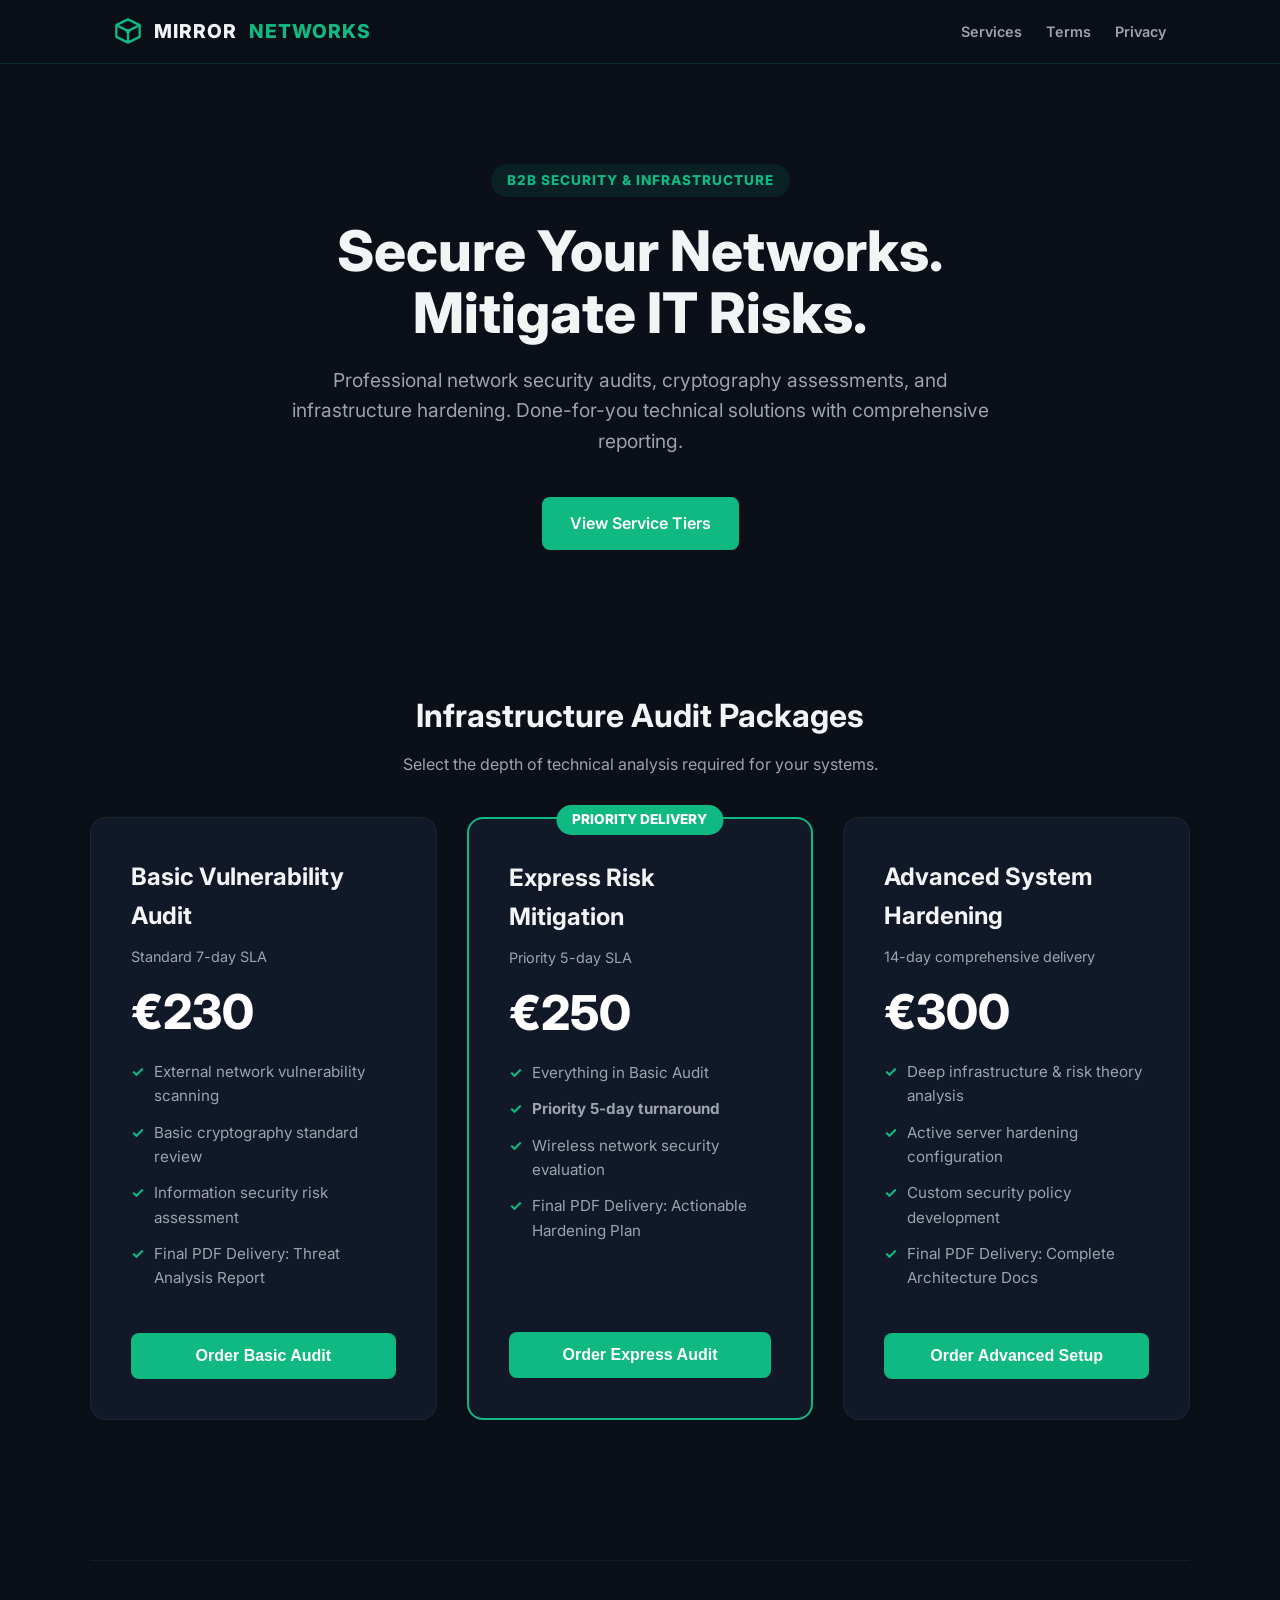
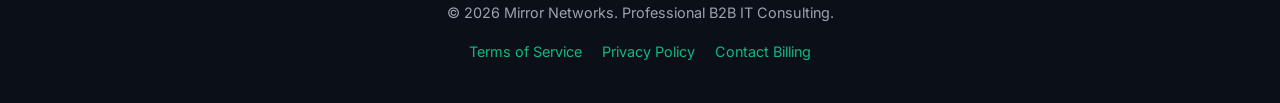
==== index.html @ ca2b14d4 "Update index.html" ====
<!doctype html>
<html lang="en">
<head>
  <meta charset="utf-8" />
  <meta name="viewport" content="width=device-width,initial-scale=1" />
  <title>Mirror Networks — IT Infrastructure & Security Audits</title>
  <link href="https://fonts.googleapis.com/css2?family=Inter:wght@300;400;600;800&display=swap" rel="stylesheet">
  <script src="https://www.paypal.com/sdk/js?client-id=YOUR_CLIENT_ID_HERE&currency=EUR"></script>
  <style>
    :root {
      --bg-dark: #0a0f18;
      --bg-card: #111827;
      --primary: #10b981;
      --primary-hover: #059669;
      --text-main: #f3f4f6;
      --text-muted: #9ca3af;
      --border: rgba(16, 185, 129, 0.2);
    }
    * { box-sizing: border-box; margin: 0; padding: 0; }
    html { scroll-behavior: smooth; }
    body {
      font-family: 'Inter', sans-serif;
      background-color: var(--bg-dark);
      color: var(--text-main);
      line-height: 1.6;
      -webkit-font-smoothing: antialiased;
    }
    .container { max-width: 1100px; margin: 0 auto; padding: 0 24px; }
    .section { padding: 80px 0; }
    .site-header {
      position: sticky; top: 0; z-index: 100;
      background: rgba(10, 15, 24, 0.95);
      backdrop-filter: blur(10px);
      border-bottom: 1px solid var(--border);
      padding: 16px 0;
    }
    .header-inner { display: flex; justify-content: space-between; align-items: center; }
    .brand { 
      display: flex; 
      align-items: center; 
      gap: 12px; 
      font-size: 1.2rem; 
      font-weight: 800; 
      color: var(--text-main); 
      text-transform: uppercase; 
      letter-spacing: 1px; 
    }
    .brand span { color: var(--primary); }
    .nav { display: flex; gap: 24px; }
    .nav a { color: var(--text-muted); text-decoration: none; font-weight: 600; font-size: 0.9rem; transition: 0.3s; }
    .nav a:hover { color: var(--primary); }
    .hero { text-align: center; padding: 100px 0 60px; }
    .hero-badge {
      display: inline-block; background: rgba(16, 185, 129, 0.1); color: var(--primary);
      padding: 6px 16px; border-radius: 20px; font-size: 0.85rem; font-weight: 800; text-transform: uppercase; letter-spacing: 1px; margin-bottom: 24px;
    }
    .hero h1 { font-size: 3.5rem; line-height: 1.1; margin-bottom: 20px; font-weight: 800; }
    .hero p { font-size: 1.2rem; color: var(--text-muted); max-width: 700px; margin: 0 auto 40px; }
    .btn {
      display: inline-block; padding: 14px 28px; border-radius: 8px; font-weight: 600; text-align: center; text-decoration: none; cursor: pointer; transition: 0.3s; border: none; font-size: 1rem;
    }
    .btn-primary { background: var(--primary); color: #fff; }
    .btn-primary:hover { background: var(--primary-hover); transform: translateY(-2px); }
    .btn-primary:disabled { background: #374151; color: #9ca3af; cursor: not-allowed; transform: none; box-shadow: none; }
    .full-width { width: 100%; }
    .pricing-grid { display: grid; grid-template-columns: repeat(auto-fit, minmax(320px, 1fr)); gap: 30px; margin-top: 40px; }
    .card { background: var(--bg-card); border: 1px solid rgba(255,255,255,0.05); border-radius: 16px; padding: 40px; display: flex; flex-direction: column; position: relative; transition: 0.3s; }
    .card:hover { border-color: var(--primary); transform: translateY(-5px); }
    .card.popular { border: 2px solid var(--primary); }
    .popular-badge { position: absolute; top: -14px; left: 50%; transform: translateX(-50%); background: var(--primary); color: #fff; padding: 4px 16px; border-radius: 20px; font-size: 0.85rem; font-weight: 800; text-transform: uppercase; }
    .card h3 { font-size: 1.5rem; margin-bottom: 10px; }
    .price { font-size: 3rem; font-weight: 800; color: #fff; margin-bottom: 24px; line-height: 1; }
    .features { list-style: none; margin-bottom: 30px; flex-grow: 1; }
    .features li { margin-bottom: 12px; color: var(--text-muted); font-size: 0.95rem; display: flex; align-items: flex-start; gap: 10px; }
    .features li::before { content: '\2713'; color: var(--primary); font-weight: bold; }
    .modal { display: none; position: fixed; z-index: 1000; left: 0; top: 0; width: 100%; height: 100%; overflow: auto; background-color: rgba(0,0,0,0.8); backdrop-filter: blur(5px); }
    .modal-content { background-color: var(--bg-card); margin: 5% auto; padding: 40px; border: 1px solid var(--border); width: 90%; max-width: 800px; border-radius: 16px; color: var(--text-muted); position: relative; }
    .modal-content h2 { color: #fff; margin-bottom: 24px; }
    .modal-content h3 { color: #fff; margin: 24px 0 12px; font-size: 1.1rem; }
    .modal-content p, .modal-content ul { margin-bottom: 16px; font-size: 0.95rem; }
    .modal-content ul { padding-left: 20px; }
    .close { color: #fff; position: absolute; top: 20px; right: 30px; font-size: 28px; font-weight: bold; cursor: pointer; }
    .close:hover { color: var(--primary); }
    .legal-highlight { background: rgba(16, 185, 129, 0.05); border-left: 4px solid var(--primary); padding: 16px; margin-bottom: 24px; color: #fff; }
    .checkbox-container { display: flex; align-items: flex-start; gap: 12px; margin: 30px 0; padding: 20px; background: rgba(0,0,0,0.2); border-radius: 8px; border: 1px solid rgba(255,255,255,0.05); }
    .checkbox-container input { margin-top: 4px; width: 18px; height: 18px; cursor: pointer; accent-color: var(--primary); }
    .checkbox-container label { font-size: 0.9rem; color: var(--text-main); cursor: pointer; line-height: 1.5; }
    .checkbox-container a { color: var(--primary); text-decoration: underline; }
    .footer { border-top: 1px solid rgba(255,255,255,0.05); padding: 40px 0; margin-top: 60px; text-align: center; color: var(--text-muted); font-size: 0.9rem; }
    .footer-links { margin-top: 16px; display: flex; justify-content: center; gap: 20px; }
    .footer-links a { color: var(--primary); text-decoration: none; cursor: pointer; }
    .footer-links a:hover { text-decoration: underline; }
    @media (max-width: 768px) {
      .hero h1 { font-size: 2.5rem; }
      .nav { display: none; }
      .modal-content { width: 95%; padding: 24px; margin: 10% auto; }
    }
  </style>
</head>
<body>
  <header class="site-header">
    <div class="container header-inner">
      <div class="brand">
        <svg width="28" height="28" viewBox="0 0 24 24" fill="none" xmlns="http://www.w3.org/2000/svg">
          <path d="M12 2L2 7L2 17L12 22L22 17L22 7L12 2Z" stroke="var(--primary)" stroke-width="2" stroke-linejoin="round"/>
          <path d="M12 22V12" stroke="var(--primary)" stroke-width="2" stroke-linejoin="round"/>
          <path d="M2 7L12 12L22 7" stroke="var(--primary)" stroke-width="2" stroke-linejoin="round"/>
          <circle cx="12" cy="12" r="2" fill="var(--primary)"/>
        </svg>
        Mirror <span>Networks</span>
      </div>
      <nav class="nav">
        <a href="#services">Services</a>
        <a href="#" onclick="document.getElementById('termsModal').style.display='block'; return false;">Terms</a>
        <a href="#" onclick="document.getElementById('privacyModal').style.display='block'; return false;">Privacy</a>
      </nav>
    </div>
  </header>

  <main>
    <section class="hero container">
      <div class="hero-badge">B2B Security & Infrastructure</div>
      <h1>Secure Your Networks.<br>Mitigate IT Risks.</h1>
      <p>Professional network security audits, cryptography assessments, and infrastructure hardening. Done-for-you technical solutions with comprehensive reporting.</p>
      <a href="#services" class="btn btn-primary">View Service Tiers</a>
    </section>

    <section id="services" class="section container">
      <h2 style="text-align: center; font-size: 2rem; margin-bottom: 10px;">Infrastructure Audit Packages</h2>
      <p style="text-align: center; color: var(--text-muted); margin-bottom: 40px;">Select the depth of technical analysis required for your systems.</p>
      
      <div class="pricing-grid">
        <div class="card">
          <h3>Basic Vulnerability Audit</h3>
          <p style="color: var(--text-muted); font-size: 0.9rem; margin-bottom: 20px;">Standard 7-day SLA</p>
          <div class="price">€230</div>
          <ul class="features">
            <li>External network vulnerability scanning</li>
            <li>Basic cryptography standard review</li>
            <li>Information security risk assessment</li>
            <li>Final PDF Delivery: Threat Analysis Report</li>
          </ul>
          <button class="btn btn-primary full-width order-btn" data-price="230">Order Basic Audit</button>
        </div>

        <div class="card popular">
          <div class="popular-badge">Priority Delivery</div>
          <h3>Express Risk Mitigation</h3>
          <p style="color: var(--text-muted); font-size: 0.9rem; margin-bottom: 20px;">Priority 5-day SLA</p>
          <div class="price">€250</div>
          <ul class="features">
            <li>Everything in Basic Audit</li>
            <li><strong>Priority 5-day turnaround</strong></li>
            <li>Wireless network security evaluation</li>
            <li>Final PDF Delivery: Actionable Hardening Plan</li>
          </ul>
          <button class="btn btn-primary full-width order-btn" data-price="250">Order Express Audit</button>
        </div>

        <div class="card">
          <h3>Advanced System Hardening</h3>
          <p style="color: var(--text-muted); font-size: 0.9rem; margin-bottom: 20px;">14-day comprehensive delivery</p>
          <div class="price">€300</div>
          <ul class="features">
            <li>Deep infrastructure & risk theory analysis</li>
            <li>Active server hardening configuration</li>
            <li>Custom security policy development</li>
            <li>Final PDF Delivery: Complete Architecture Docs</li>
          </ul>
          <button class="btn btn-primary full-width order-btn" data-price="300">Order Advanced Setup</button>
        </div>
      </div>
    </section>
  </main>

  <div id="checkoutModal" class="modal">
    <div class="modal-content">
      <span class="close" id="closeCheckout">&times;</span>
      <h2>Finalize Your Order</h2>
      <div class="legal-highlight">
        <strong>Binding Agreement:</strong> You are purchasing a custom, B2B digital consulting service. This is NOT a physical product or an automated software subscription.
      </div>
      <p>By proceeding to payment, you acknowledge that the service is strictly digital. Fulfillment and completion of the service are legally defined as the moment the final <strong>Technical Audit Report (in PDF format)</strong> is sent to your email address.</p>
      <p>Due to the irrevocable nature of custom technical consulting, <strong>all sales are final and non-refundable</strong> once the diagnostic work has commenced.</p>
      
      <div class="checkbox-container">
        <input type="checkbox" id="agreeTerms">
        <label for="agreeTerms">I have read and agree to the <a href="#" onclick="document.getElementById('termsModal').style.display='block'; return false;">Terms of Service</a> and <a href="#" onclick="document.getElementById('privacyModal').style.display='block'; return false;">Privacy Policy</a>. I understand this digital B2B service is non-refundable upon delivery.</label>
      </div>

      <div id="paypal-button-container" style="display: none; margin-top: 20px;"></div>
    </div>
  </div>

  <div id="termsModal" class="modal">
    <div class="modal-content">
      <span class="close" onclick="document.getElementById('termsModal').style.display='none'">&times;</span>
      <h2>Terms of Service & Delivery</h2>
      <h3>1. Scope of Work</h3>
      <p>Mirror Networks provides technical consulting, vulnerability scanning, and infrastructure hardening services.</p>
      <h3>2. Proof of Delivery</h3>
      <p>Fulfillment is legally defined as the moment the final Technical Audit Report is sent to the Client's email.</p>
      <h3>3. Refund Policy</h3>
      <p>All sales are final and non-refundable once diagnostic work has commenced.</p>
    </div>
  </div>

  <div id="privacyModal" class="modal">
    <div class="modal-content">
      <span class="close" onclick="document.getElementById('privacyModal').style.display='none'">&times;</span>
      <h2>Privacy Policy</h2>
      <p>We collect only the email address and technical parameters strictly necessary to perform the requested audit. Payment processing is handled entirely by PayPal.</p>
    </div>
  </div>

  <footer class="footer container">
    <div>© 2026 Mirror Networks. Professional B2B IT Consulting.</div>
    <div class="footer-links">
      <a onclick="document.getElementById('termsModal').style.display='block'">Terms of Service</a>
      <a onclick="document.getElementById('privacyModal').style.display='block'">Privacy Policy</a>
      <a href="mailto:billing@mirrornetworks.example">Contact Billing</a>
    </div>
  </footer>

  <script>
    const orderBtns = document.querySelectorAll('.order-btn');
    const checkoutModal = document.getElementById('checkoutModal');
    const closeCheckout = document.getElementById('closeCheckout');
    const agreeTerms = document.getElementById('agreeTerms');
    const paypalContainer = document.getElementById('paypal-button-container');
    
    let currentPrice = '0.00'; // Переменная для хранения выбранной цены

    // Открытие модалки и запись цены
    orderBtns.forEach(btn => {
      btn.addEventListener('click', () => {
        currentPrice = btn.getAttribute('data-price');
        agreeTerms.checked = false;
        paypalContainer.style.display = 'none'; // Прячем кнопки PayPal
        checkoutModal.style.display = 'block';
      });
    });

    // Закрытие модалки
    closeCheckout.addEventListener('click', () => {
      checkoutModal.style.display = 'none';
      currentPrice = '0.00';
    });

    // Показываем кнопки PayPal только если стоит галочка
    agreeTerms.addEventListener('change', (e) => {
      if (e.target.checked) {
        paypalContainer.style.display = 'block';
      } else {
        paypalContainer.style.display = 'none';
      }
    });

    // Закрытие по клику вне модалки
    window.onclick = function(event) {
      if (event.target.classList.contains('modal')) {
        event.target.style.display = 'none';
      }
    };

    // Рендер кнопок PayPal
    paypal.Buttons({
      createOrder: function(data, actions) {
        // Берем актуальную цену из переменной currentPrice в момент клика
        return actions.order.create({
          purchase_units: [{
            amount: {
              value: currentPrice 
            }
          }]
        });
      },
      onApprove: function(data, actions) {
        return actions.order.capture().then(function(details) {
          // Здесь то, что происходит после успешной оплаты
          alert('Payment successful! Target Authorization email will be sent to: ' + details.payer.email_address);
          checkoutModal.style.display = 'none';
          // Можно добавить редирект: window.location.href = "/success.html";
        });
      }
    }).render('#paypal-button-container');
  </script>
</body>
</html>
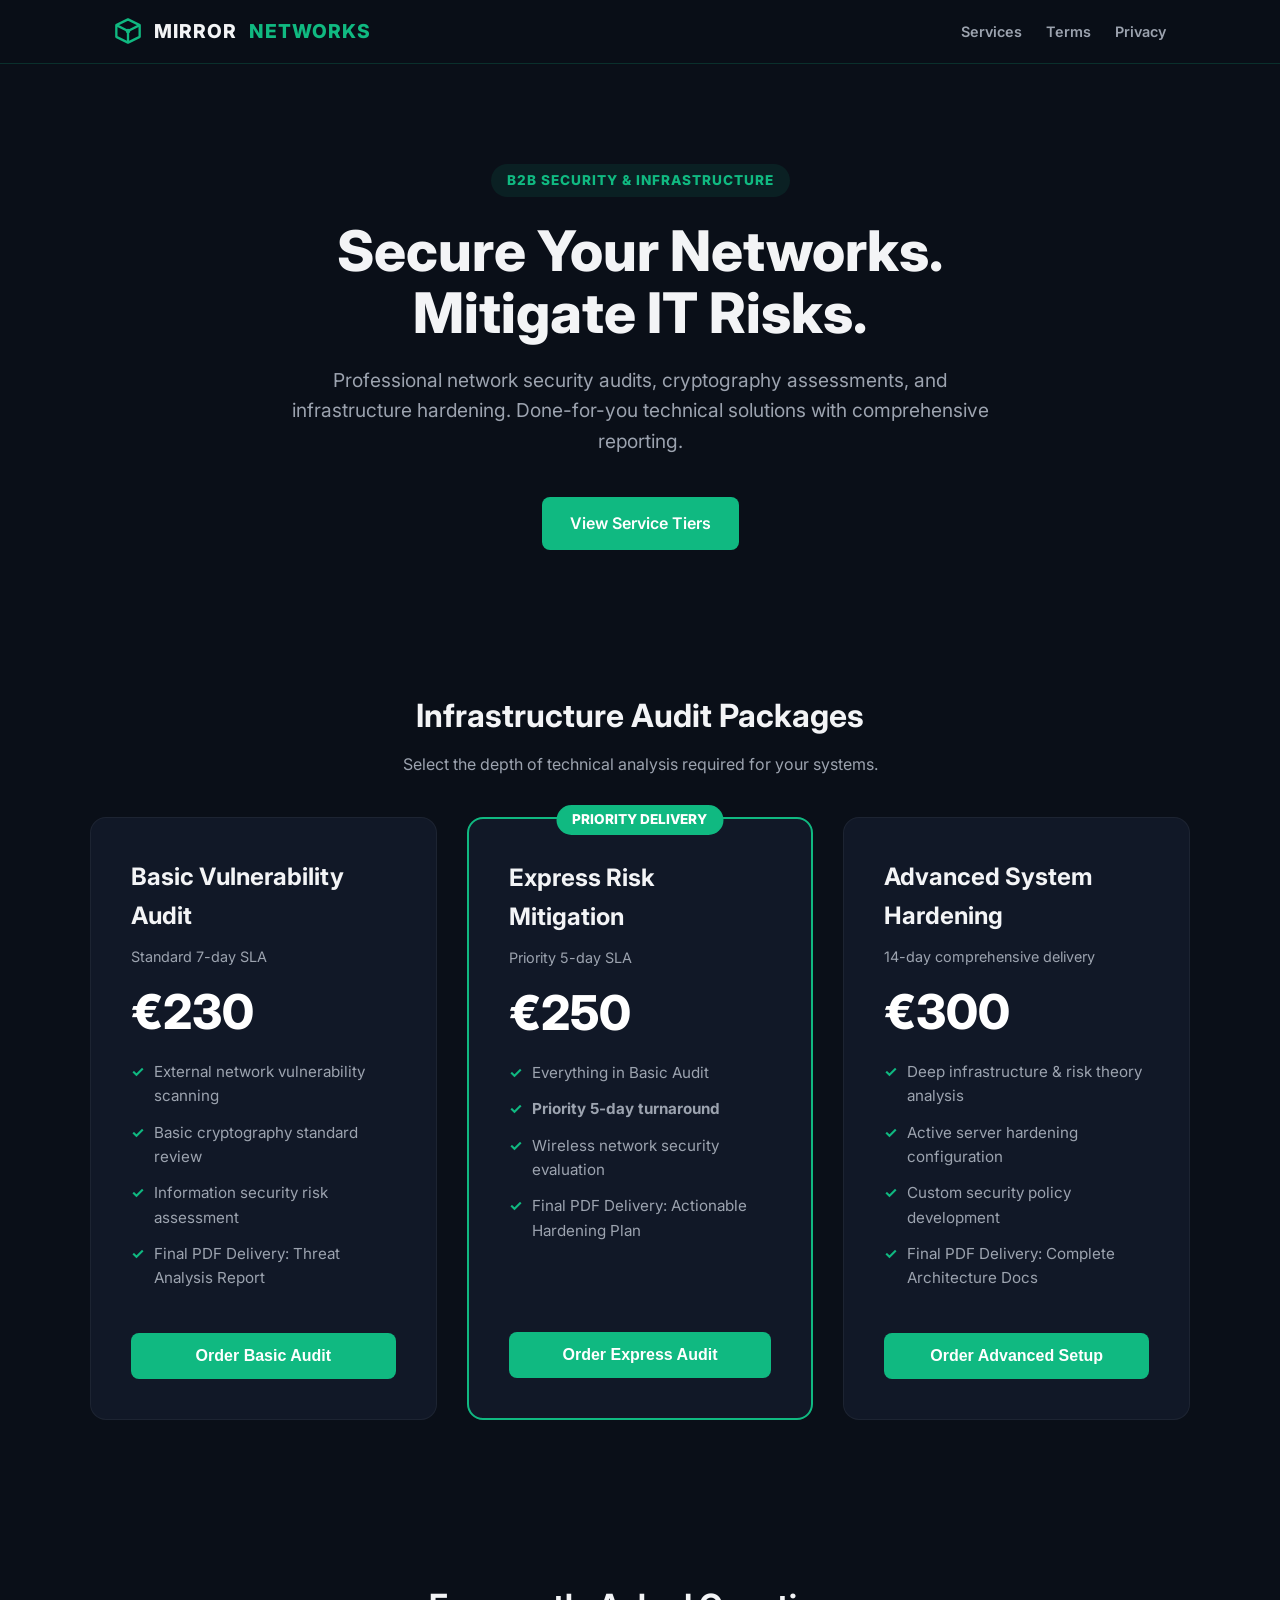
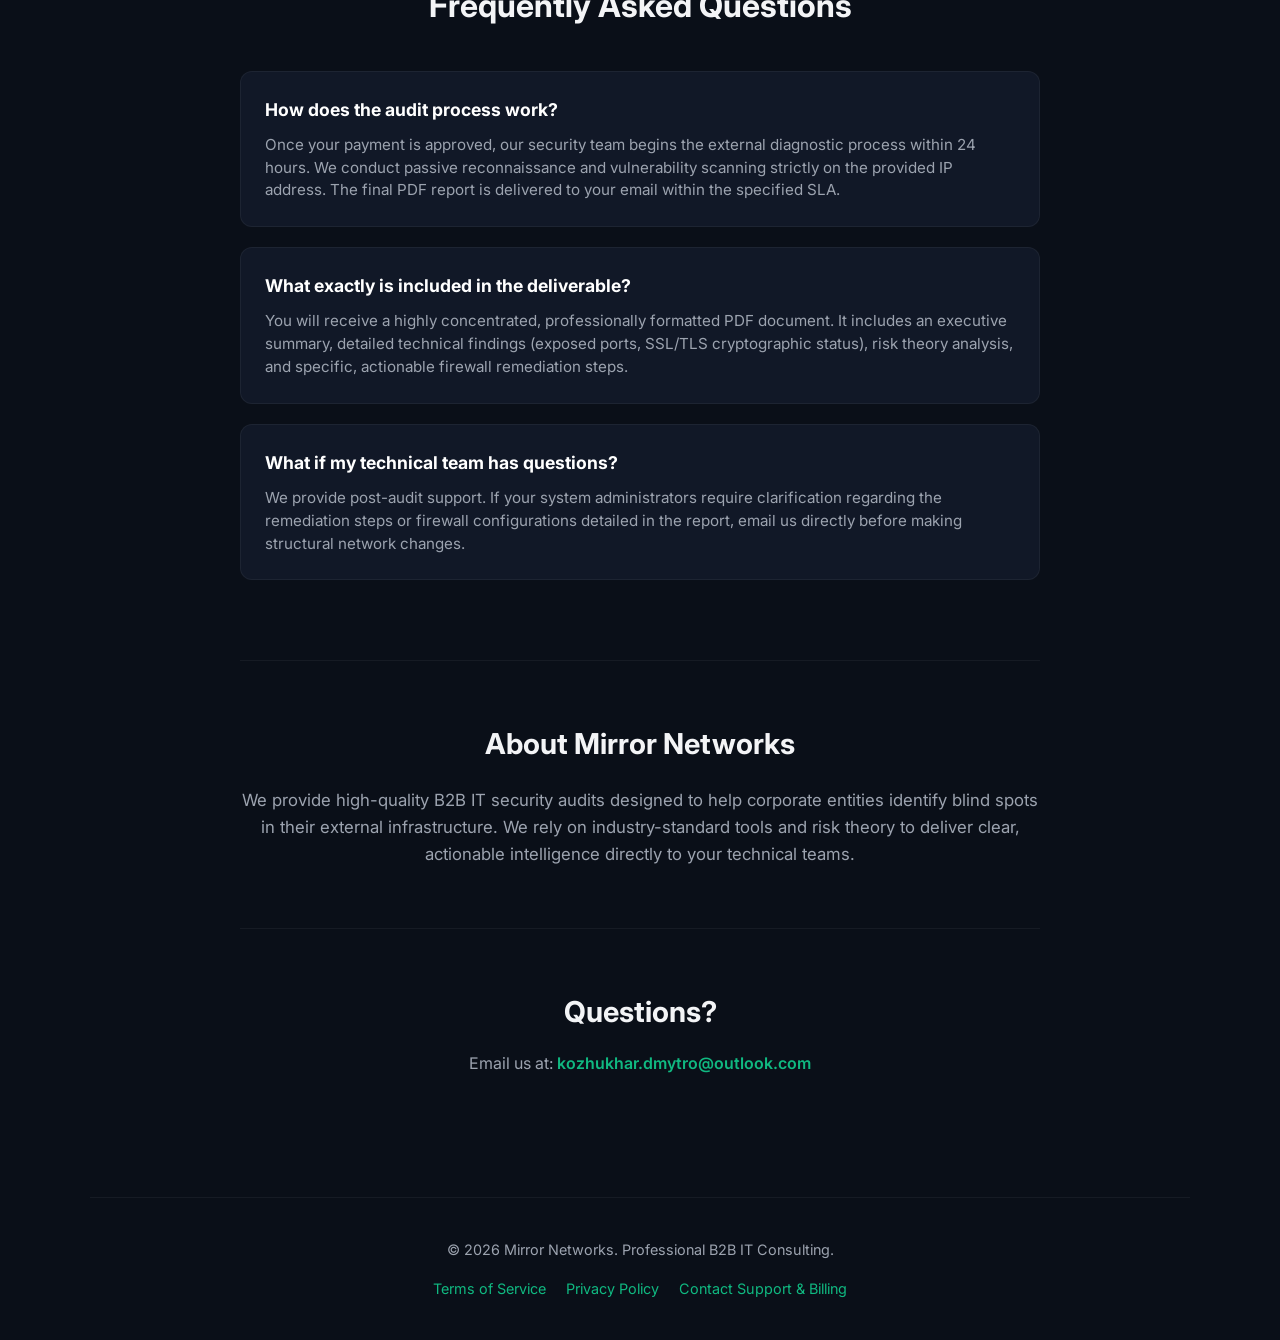
==== commit 2d272621: "Update index.html" ====
--- a/index.html
+++ b/index.html
@@ -36,14 +36,7 @@
     }
     .header-inner { display: flex; justify-content: space-between; align-items: center; }
     .brand { 
-      display: flex; 
-      align-items: center; 
-      gap: 12px; 
-      font-size: 1.2rem; 
-      font-weight: 800; 
-      color: var(--text-main); 
-      text-transform: uppercase; 
-      letter-spacing: 1px; 
+      display: flex; align-items: center; gap: 12px; font-size: 1.2rem; font-weight: 800; color: var(--text-main); text-transform: uppercase; letter-spacing: 1px; 
     }
     .brand span { color: var(--primary); }
     .nav { display: flex; gap: 24px; }
@@ -56,9 +49,7 @@
     }
     .hero h1 { font-size: 3.5rem; line-height: 1.1; margin-bottom: 20px; font-weight: 800; }
     .hero p { font-size: 1.2rem; color: var(--text-muted); max-width: 700px; margin: 0 auto 40px; }
-    .btn {
-      display: inline-block; padding: 14px 28px; border-radius: 8px; font-weight: 600; text-align: center; text-decoration: none; cursor: pointer; transition: 0.3s; border: none; font-size: 1rem;
-    }
+    .btn { display: inline-block; padding: 14px 28px; border-radius: 8px; font-weight: 600; text-align: center; text-decoration: none; cursor: pointer; transition: 0.3s; border: none; font-size: 1rem; }
     .btn-primary { background: var(--primary); color: #fff; }
     .btn-primary:hover { background: var(--primary-hover); transform: translateY(-2px); }
     .btn-primary:disabled { background: #374151; color: #9ca3af; cursor: not-allowed; transform: none; box-shadow: none; }
@@ -73,6 +64,17 @@
     .features { list-style: none; margin-bottom: 30px; flex-grow: 1; }
     .features li { margin-bottom: 12px; color: var(--text-muted); font-size: 0.95rem; display: flex; align-items: flex-start; gap: 10px; }
     .features li::before { content: '\2713'; color: var(--primary); font-weight: bold; }
+    
+    /* FAQ & About Styles */
+    .faq-grid { display: flex; flex-direction: column; gap: 20px; max-width: 800px; margin: 0 auto; }
+    .faq-item { background: var(--bg-card); border: 1px solid rgba(255,255,255,0.05); border-radius: 12px; padding: 24px; }
+    .faq-item h3 { color: #fff; font-size: 1.1rem; margin-bottom: 10px; }
+    .faq-item p { color: var(--text-muted); font-size: 0.95rem; line-height: 1.5; }
+    .about-block { text-align: center; max-width: 800px; margin: 0 auto; padding: 60px 0; border-top: 1px solid rgba(255,255,255,0.05); border-bottom: 1px solid rgba(255,255,255,0.05); }
+    .contact-block { text-align: center; padding: 60px 0; margin-bottom: 40px; }
+    .contact-block a { color: var(--primary); text-decoration: none; font-weight: 600; }
+
+    /* Modals */
     .modal { display: none; position: fixed; z-index: 1000; left: 0; top: 0; width: 100%; height: 100%; overflow: auto; background-color: rgba(0,0,0,0.8); backdrop-filter: blur(5px); }
     .modal-content { background-color: var(--bg-card); margin: 5% auto; padding: 40px; border: 1px solid var(--border); width: 90%; max-width: 800px; border-radius: 16px; color: var(--text-muted); position: relative; }
     .modal-content h2 { color: #fff; margin-bottom: 24px; }
@@ -86,6 +88,7 @@
     .checkbox-container input { margin-top: 4px; width: 18px; height: 18px; cursor: pointer; accent-color: var(--primary); }
     .checkbox-container label { font-size: 0.9rem; color: var(--text-main); cursor: pointer; line-height: 1.5; }
     .checkbox-container a { color: var(--primary); text-decoration: underline; }
+    
     .footer { border-top: 1px solid rgba(255,255,255,0.05); padding: 40px 0; margin-top: 60px; text-align: center; color: var(--text-muted); font-size: 0.9rem; }
     .footer-links { margin-top: 16px; display: flex; justify-content: center; gap: 20px; }
     .footer-links a { color: var(--primary); text-decoration: none; cursor: pointer; }
@@ -171,6 +174,36 @@
         </div>
       </div>
     </section>
+
+    <section class="section container">
+      <h2 style="text-align: center; font-size: 2rem; margin-bottom: 40px;">Frequently Asked Questions</h2>
+      <div class="faq-grid">
+        <div class="faq-item">
+          <h3>How does the audit process work?</h3>
+          <p>Once your payment is approved, our security team begins the external diagnostic process within 24 hours. We conduct passive reconnaissance and vulnerability scanning strictly on the provided IP address. The final PDF report is delivered to your email within the specified SLA.</p>
+        </div>
+        <div class="faq-item">
+          <h3>What exactly is included in the deliverable?</h3>
+          <p>You will receive a highly concentrated, professionally formatted PDF document. It includes an executive summary, detailed technical findings (exposed ports, SSL/TLS cryptographic status), risk theory analysis, and specific, actionable firewall remediation steps.</p>
+        </div>
+        <div class="faq-item">
+          <h3>What if my technical team has questions?</h3>
+          <p>We provide post-audit support. If your system administrators require clarification regarding the remediation steps or firewall configurations detailed in the report, email us directly before making structural network changes.</p>
+        </div>
+      </div>
+    </section>
+
+    <section class="container">
+      <div class="about-block">
+        <h2 style="font-size: 1.8rem; margin-bottom: 20px;">About Mirror Networks</h2>
+        <p style="color: var(--text-muted); font-size: 1.05rem; line-height: 1.6;">We provide high-quality B2B IT security audits designed to help corporate entities identify blind spots in their external infrastructure. We rely on industry-standard tools and risk theory to deliver clear, actionable intelligence directly to your technical teams.</p>
+      </div>
+    </section>
+
+    <section class="container contact-block">
+      <h2 style="font-size: 1.8rem; margin-bottom: 16px;">Questions?</h2>
+      <p style="color: var(--text-muted);">Email us at: <a href="mailto:kozhukhar.dmytro@outlook.com">kozhukhar.dmytro@outlook.com</a></p>
+    </section>
   </main>
 
   <div id="checkoutModal" class="modal">
@@ -195,13 +228,27 @@
   <div id="termsModal" class="modal">
     <div class="modal-content">
       <span class="close" onclick="document.getElementById('termsModal').style.display='none'">&times;</span>
-      <h2>Terms of Service & Delivery</h2>
-      <h3>1. Scope of Work</h3>
-      <p>Mirror Networks provides technical consulting, vulnerability scanning, and infrastructure hardening services.</p>
-      <h3>2. Proof of Delivery</h3>
-      <p>Fulfillment is legally defined as the moment the final Technical Audit Report is sent to the Client's email.</p>
-      <h3>3. Refund Policy</h3>
-      <p>All sales are final and non-refundable once diagnostic work has commenced.</p>
+      <h2>Terms and Conditions</h2>
+      
+      <div class="legal-highlight">
+        <strong>Important billing notice:</strong> Payments are processed by an individual professional service provider. Do not dispute a charge solely because you do not recognize the descriptor.
+      </div>
+
+      <h3>1. Products and Services</h3>
+      <ul>
+        <li>We provide digital B2B IT infrastructure and network security audits.</li>
+        <li><strong>Format:</strong> Delivered digitally as a highly concentrated PDF Technical Report.</li>
+        <li><strong>Delivery:</strong> Sent directly to your provided email address within the specified Service Level Agreement (SLA) timeframe (e.g., 5 or 7 days).</li>
+      </ul>
+
+      <h3>2. Strict Refund Policy</h3>
+      <p>Due to the irrevocable and custom nature of technical diagnostic consulting, <strong>all sales are final and non-refundable</strong> once the active diagnostic scanning process has commenced.</p>
+
+      <h3>3. Dispute Resolution & SLA Protocol</h3>
+      <p>By purchasing, you agree to respect the specified timeframe (SLA) for your audit. <strong>Opening a payment claim, dispute, or chargeback with PayPal during the active diagnostic period (before the SLA has expired) without contacting us first constitutes a direct breach of this agreement.</strong> Unjustified early disputes will not be accepted and will be contested using our server audit logs as proof of ongoing work. We review legitimate claims on a case-by-case basis only after the SLA has concluded.</p>
+
+      <h3>4. Contact Us</h3>
+      <p>Email: <a href="mailto:kozhukhar.dmytro@outlook.com" style="color: var(--primary);">kozhukhar.dmytro@outlook.com</a></p>
     </div>
   </div>
 
@@ -209,7 +256,17 @@
     <div class="modal-content">
       <span class="close" onclick="document.getElementById('privacyModal').style.display='none'">&times;</span>
       <h2>Privacy Policy</h2>
-      <p>We collect only the email address and technical parameters strictly necessary to perform the requested audit. Payment processing is handled entirely by PayPal.</p>
+      <p>We comply with data protection regulations. We collect only what is strictly necessary to perform the security audit and maintain security logs as proof of delivery.</p>
+      
+      <h3>1. Information We Collect</h3>
+      <ul>
+        <li><strong>Target info:</strong> IP addresses or domains explicitly provided by you for scanning.</li>
+        <li><strong>Contact info:</strong> Your email address for the delivery of the final PDF report.</li>
+        <li><strong>Payment info:</strong> Processed securely by PayPal. We do not see or store your credit card details.</li>
+      </ul>
+
+      <h3>2. Contact Us</h3>
+      <p>Email: <a href="mailto:kozhukhar.dmytro@outlook.com" style="color: var(--primary);">kozhukhar.dmytro@outlook.com</a></p>
     </div>
   </div>
 
@@ -218,36 +275,34 @@
     <div class="footer-links">
       <a onclick="document.getElementById('termsModal').style.display='block'">Terms of Service</a>
       <a onclick="document.getElementById('privacyModal').style.display='block'">Privacy Policy</a>
-      <a href="mailto:billing@mirrornetworks.example">Contact Billing</a>
+      <a href="mailto:kozhukhar.dmytro@outlook.com">Contact Support & Billing</a>
     </div>
   </footer>
 
   <script>
+    // Логика кнопок заказа и модалки PayPal
     const orderBtns = document.querySelectorAll('.order-btn');
     const checkoutModal = document.getElementById('checkoutModal');
     const closeCheckout = document.getElementById('closeCheckout');
     const agreeTerms = document.getElementById('agreeTerms');
     const paypalContainer = document.getElementById('paypal-button-container');
     
-    let currentPrice = '0.00'; // Переменная для хранения выбранной цены
-
-    // Открытие модалки и запись цены
+    let currentPrice = '0.00';
+
     orderBtns.forEach(btn => {
       btn.addEventListener('click', () => {
         currentPrice = btn.getAttribute('data-price');
         agreeTerms.checked = false;
-        paypalContainer.style.display = 'none'; // Прячем кнопки PayPal
+        paypalContainer.style.display = 'none';
         checkoutModal.style.display = 'block';
       });
     });
 
-    // Закрытие модалки
     closeCheckout.addEventListener('click', () => {
       checkoutModal.style.display = 'none';
       currentPrice = '0.00';
     });
 
-    // Показываем кнопки PayPal только если стоит галочка
     agreeTerms.addEventListener('change', (e) => {
       if (e.target.checked) {
         paypalContainer.style.display = 'block';
@@ -256,7 +311,6 @@
       }
     });
 
-    // Закрытие по клику вне модалки
     window.onclick = function(event) {
       if (event.target.classList.contains('modal')) {
         event.target.style.display = 'none';
@@ -266,7 +320,6 @@
     // Рендер кнопок PayPal
     paypal.Buttons({
       createOrder: function(data, actions) {
-        // Берем актуальную цену из переменной currentPrice в момент клика
         return actions.order.create({
           purchase_units: [{
             amount: {
@@ -277,10 +330,8 @@
       },
       onApprove: function(data, actions) {
         return actions.order.capture().then(function(details) {
-          // Здесь то, что происходит после успешной оплаты
           alert('Payment successful! Target Authorization email will be sent to: ' + details.payer.email_address);
           checkoutModal.style.display = 'none';
-          // Можно добавить редирект: window.location.href = "/success.html";
         });
       }
     }).render('#paypal-button-container');
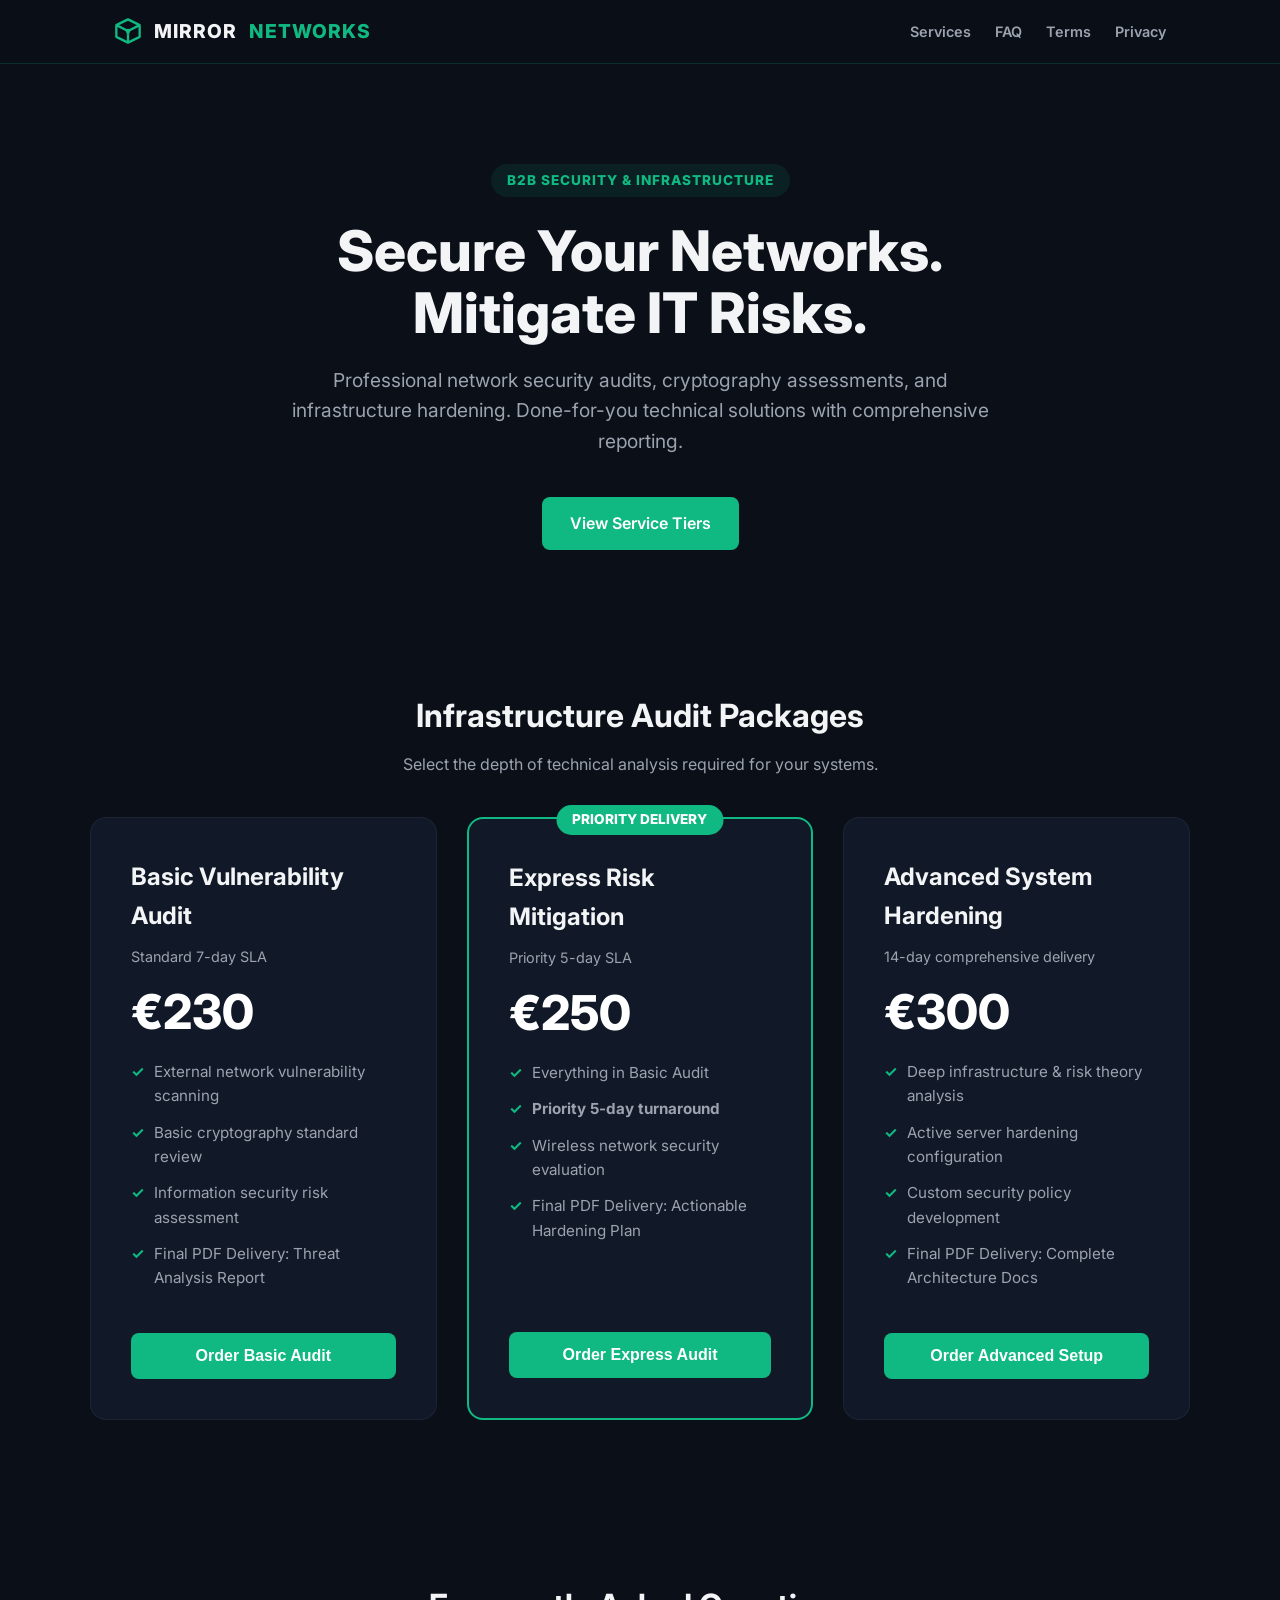
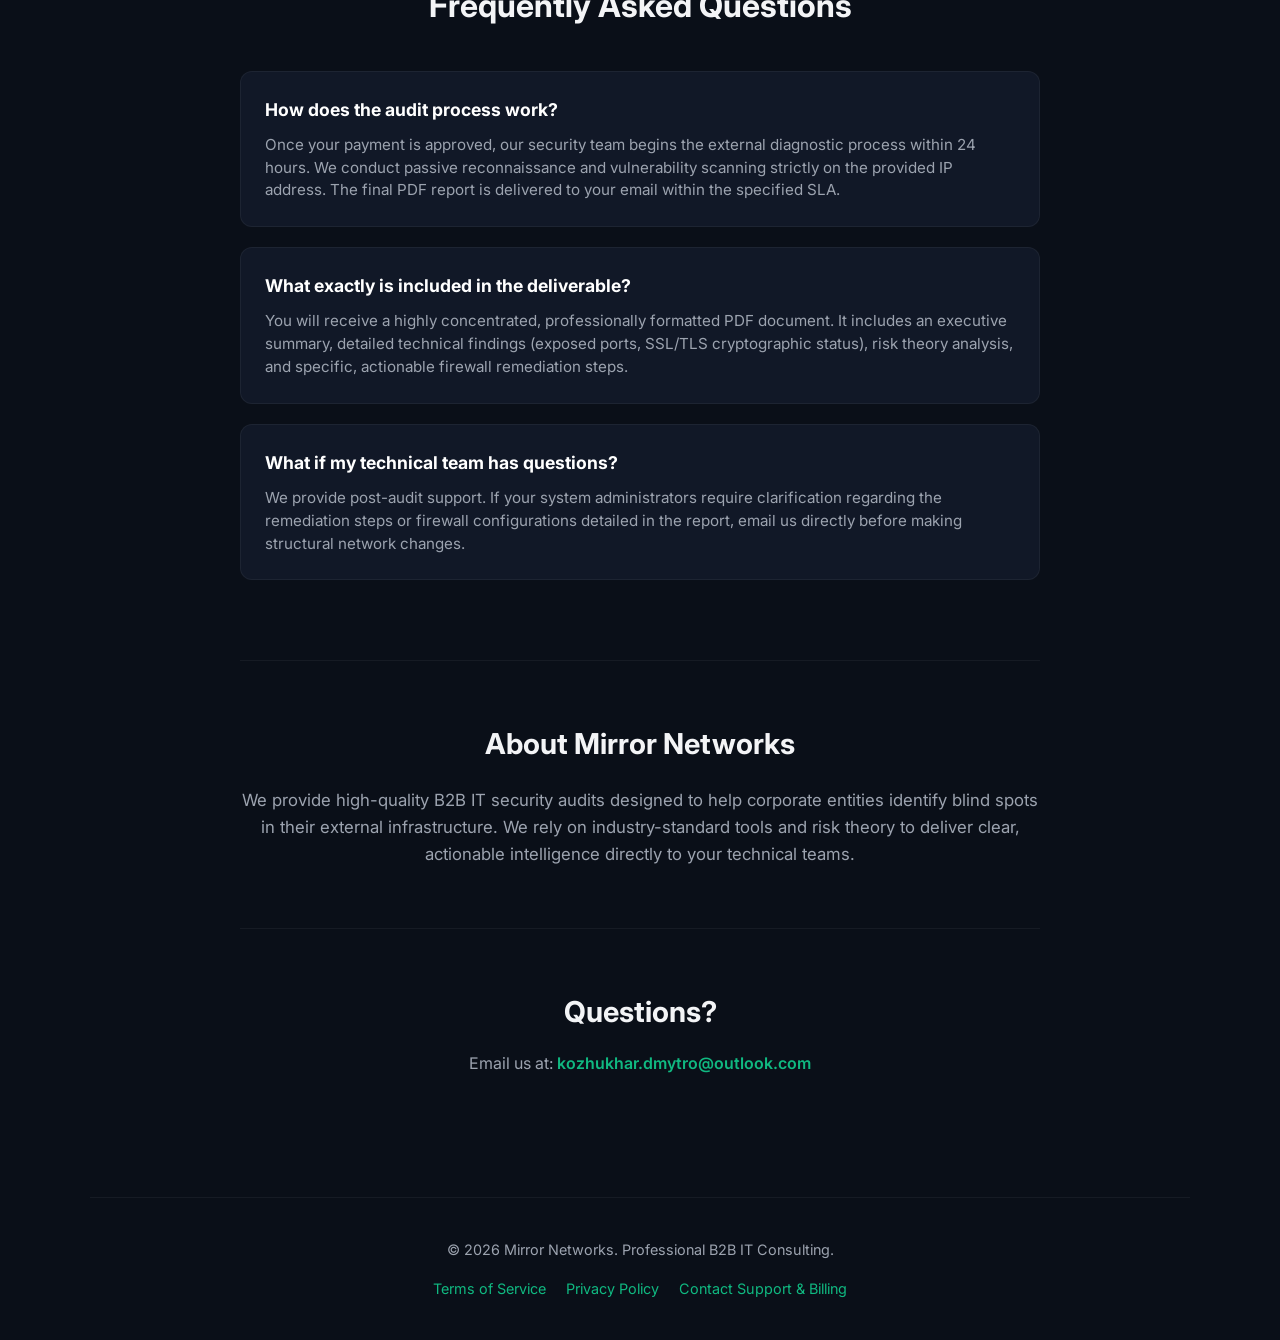
==== commit e9113f22: "Update index.html" ====
--- a/index.html
+++ b/index.html
@@ -5,7 +5,7 @@
   <meta name="viewport" content="width=device-width,initial-scale=1" />
   <title>Mirror Networks — IT Infrastructure & Security Audits</title>
   <link href="https://fonts.googleapis.com/css2?family=Inter:wght@300;400;600;800&display=swap" rel="stylesheet">
-  <script src="https://www.paypal.com/sdk/js?client-id=YOUR_CLIENT_ID_HERE&currency=EUR"></script>
+  <script src="https://www.paypal.com/sdk/js?client-id=test&currency=EUR"></script>
   <style>
     :root {
       --bg-dark: #0a0f18;
@@ -114,6 +114,7 @@
       </div>
       <nav class="nav">
         <a href="#services">Services</a>
+        <a href="#faq">FAQ</a>
         <a href="#" onclick="document.getElementById('termsModal').style.display='block'; return false;">Terms</a>
         <a href="#" onclick="document.getElementById('privacyModal').style.display='block'; return false;">Privacy</a>
       </nav>
@@ -175,7 +176,7 @@
       </div>
     </section>
 
-    <section class="section container">
+    <section id="faq" class="section container">
       <h2 style="text-align: center; font-size: 2rem; margin-bottom: 40px;">Frequently Asked Questions</h2>
       <div class="faq-grid">
         <div class="faq-item">
@@ -242,7 +243,7 @@
       </ul>
 
       <h3>2. Strict Refund Policy</h3>
-      <p>Due to the irrevocable and custom nature of technical diagnostic consulting, <strong>all sales are final and non-refundable</strong> once the active diagnostic scanning process has commenced.</p>
+      <p>Due to the irrevocable and custom nature of technical diagnostic consulting, <strong>all sales are final and non-refundable</strong> once the active diagnostic scanning process has commenced. The ONLY exception to this policy is if Mirror Networks experiences a verifiable technical failure on our end and is entirely unable to deliver the final Technical Audit Report. In this sole scenario, a full refund will be issued.</p>
 
       <h3>3. Dispute Resolution & SLA Protocol</h3>
       <p>By purchasing, you agree to respect the specified timeframe (SLA) for your audit. <strong>Opening a payment claim, dispute, or chargeback with PayPal during the active diagnostic period (before the SLA has expired) without contacting us first constitutes a direct breach of this agreement.</strong> Unjustified early disputes will not be accepted and will be contested using our server audit logs as proof of ongoing work. We review legitimate claims on a case-by-case basis only after the SLA has concluded.</p>
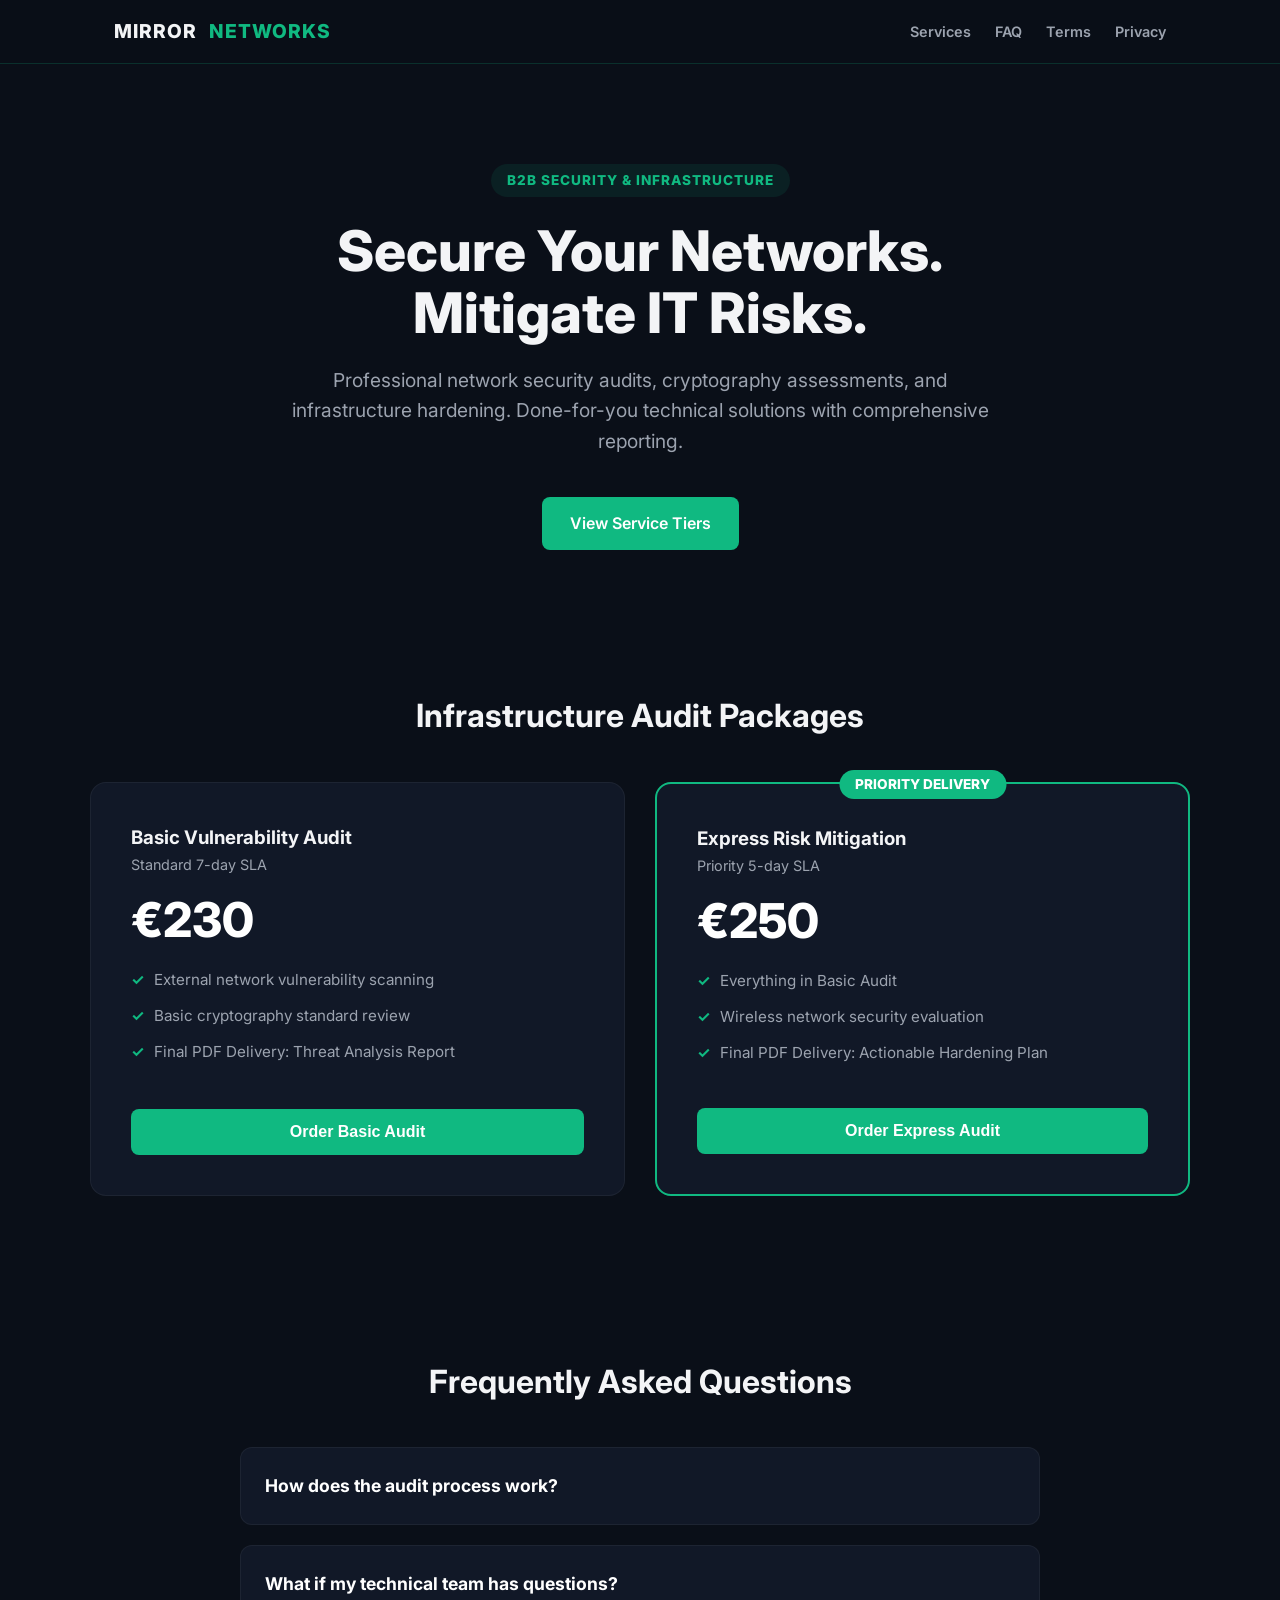
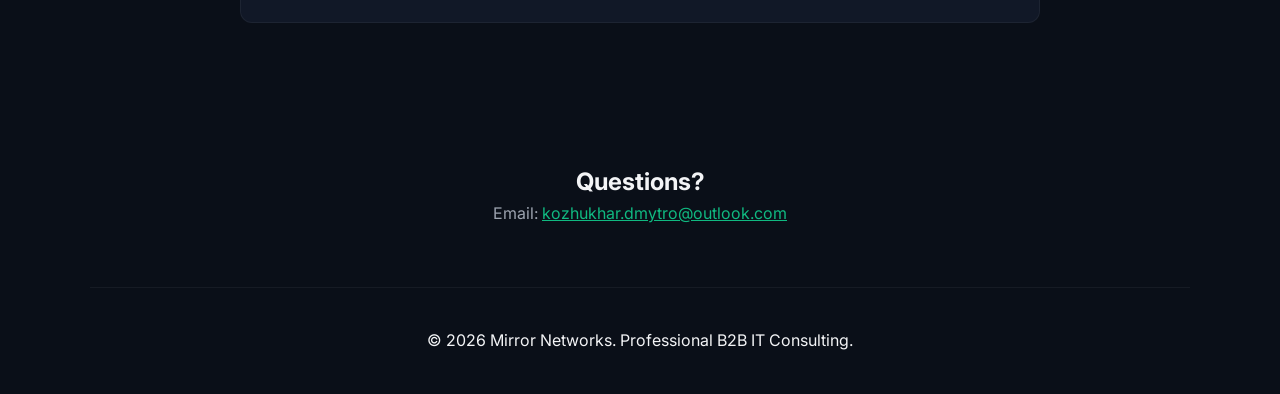
==== commit 95340535: "Update index.html" ====
--- a/index.html
+++ b/index.html
@@ -8,115 +8,66 @@
   <script src="https://www.paypal.com/sdk/js?client-id=test&currency=EUR"></script>
   <style>
     :root {
-      --bg-dark: #0a0f18;
-      --bg-card: #111827;
-      --primary: #10b981;
-      --primary-hover: #059669;
-      --text-main: #f3f4f6;
-      --text-muted: #9ca3af;
+      --bg-dark: #0a0f18; --bg-card: #111827; --primary: #10b981;
+      --primary-hover: #059669; --text-main: #f3f4f6; --text-muted: #9ca3af;
       --border: rgba(16, 185, 129, 0.2);
     }
     * { box-sizing: border-box; margin: 0; padding: 0; }
     html { scroll-behavior: smooth; }
-    body {
-      font-family: 'Inter', sans-serif;
-      background-color: var(--bg-dark);
-      color: var(--text-main);
-      line-height: 1.6;
-      -webkit-font-smoothing: antialiased;
-    }
+    body { font-family: 'Inter', sans-serif; background-color: var(--bg-dark); color: var(--text-main); line-height: 1.6; -webkit-font-smoothing: antialiased; }
     .container { max-width: 1100px; margin: 0 auto; padding: 0 24px; }
     .section { padding: 80px 0; }
-    .site-header {
-      position: sticky; top: 0; z-index: 100;
-      background: rgba(10, 15, 24, 0.95);
-      backdrop-filter: blur(10px);
-      border-bottom: 1px solid var(--border);
-      padding: 16px 0;
-    }
+    .site-header { position: sticky; top: 0; z-index: 100; background: rgba(10, 15, 24, 0.95); backdrop-filter: blur(10px); border-bottom: 1px solid var(--border); padding: 16px 0; }
     .header-inner { display: flex; justify-content: space-between; align-items: center; }
-    .brand { 
-      display: flex; align-items: center; gap: 12px; font-size: 1.2rem; font-weight: 800; color: var(--text-main); text-transform: uppercase; letter-spacing: 1px; 
-    }
+    .brand { display: flex; align-items: center; gap: 12px; font-size: 1.2rem; font-weight: 800; color: var(--text-main); text-transform: uppercase; letter-spacing: 1px; }
     .brand span { color: var(--primary); }
     .nav { display: flex; gap: 24px; }
     .nav a { color: var(--text-muted); text-decoration: none; font-weight: 600; font-size: 0.9rem; transition: 0.3s; }
     .nav a:hover { color: var(--primary); }
     .hero { text-align: center; padding: 100px 0 60px; }
-    .hero-badge {
-      display: inline-block; background: rgba(16, 185, 129, 0.1); color: var(--primary);
-      padding: 6px 16px; border-radius: 20px; font-size: 0.85rem; font-weight: 800; text-transform: uppercase; letter-spacing: 1px; margin-bottom: 24px;
-    }
+    .hero-badge { display: inline-block; background: rgba(16, 185, 129, 0.1); color: var(--primary); padding: 6px 16px; border-radius: 20px; font-size: 0.85rem; font-weight: 800; text-transform: uppercase; letter-spacing: 1px; margin-bottom: 24px; }
     .hero h1 { font-size: 3.5rem; line-height: 1.1; margin-bottom: 20px; font-weight: 800; }
     .hero p { font-size: 1.2rem; color: var(--text-muted); max-width: 700px; margin: 0 auto 40px; }
     .btn { display: inline-block; padding: 14px 28px; border-radius: 8px; font-weight: 600; text-align: center; text-decoration: none; cursor: pointer; transition: 0.3s; border: none; font-size: 1rem; }
     .btn-primary { background: var(--primary); color: #fff; }
     .btn-primary:hover { background: var(--primary-hover); transform: translateY(-2px); }
-    .btn-primary:disabled { background: #374151; color: #9ca3af; cursor: not-allowed; transform: none; box-shadow: none; }
     .full-width { width: 100%; }
     .pricing-grid { display: grid; grid-template-columns: repeat(auto-fit, minmax(320px, 1fr)); gap: 30px; margin-top: 40px; }
     .card { background: var(--bg-card); border: 1px solid rgba(255,255,255,0.05); border-radius: 16px; padding: 40px; display: flex; flex-direction: column; position: relative; transition: 0.3s; }
     .card:hover { border-color: var(--primary); transform: translateY(-5px); }
     .card.popular { border: 2px solid var(--primary); }
     .popular-badge { position: absolute; top: -14px; left: 50%; transform: translateX(-50%); background: var(--primary); color: #fff; padding: 4px 16px; border-radius: 20px; font-size: 0.85rem; font-weight: 800; text-transform: uppercase; }
-    .card h3 { font-size: 1.5rem; margin-bottom: 10px; }
     .price { font-size: 3rem; font-weight: 800; color: #fff; margin-bottom: 24px; line-height: 1; }
-    .features { list-style: none; margin-bottom: 30px; flex-grow: 1; }
+    .features { list-style: none; margin-bottom: 30px; flex-grow: 1; text-align: left;}
     .features li { margin-bottom: 12px; color: var(--text-muted); font-size: 0.95rem; display: flex; align-items: flex-start; gap: 10px; }
     .features li::before { content: '\2713'; color: var(--primary); font-weight: bold; }
     
-    /* FAQ & About Styles */
+    /* FAQ Logic Styles */
     .faq-grid { display: flex; flex-direction: column; gap: 20px; max-width: 800px; margin: 0 auto; }
-    .faq-item { background: var(--bg-card); border: 1px solid rgba(255,255,255,0.05); border-radius: 12px; padding: 24px; }
-    .faq-item h3 { color: #fff; font-size: 1.1rem; margin-bottom: 10px; }
-    .faq-item p { color: var(--text-muted); font-size: 0.95rem; line-height: 1.5; }
-    .about-block { text-align: center; max-width: 800px; margin: 0 auto; padding: 60px 0; border-top: 1px solid rgba(255,255,255,0.05); border-bottom: 1px solid rgba(255,255,255,0.05); }
-    .contact-block { text-align: center; padding: 60px 0; margin-bottom: 40px; }
-    .contact-block a { color: var(--primary); text-decoration: none; font-weight: 600; }
+    .faq-item { background: var(--bg-card); border: 1px solid rgba(255,255,255,0.05); border-radius: 12px; padding: 24px; cursor: pointer; transition: 0.3s; }
+    .faq-item h3 { color: #fff; font-size: 1.1rem; }
+    .faq-answer { display: none; margin-top: 15px; color: var(--text-muted); font-size: 0.95rem; }
+    .faq-item.active { border-color: var(--primary); }
+    .faq-item.active .faq-answer { display: block; }
 
     /* Modals */
-    .modal { display: none; position: fixed; z-index: 1000; left: 0; top: 0; width: 100%; height: 100%; overflow: auto; background-color: rgba(0,0,0,0.8); backdrop-filter: blur(5px); }
+    .modal { display: none; position: fixed; z-index: 1000; left: 0; top: 0; width: 100%; height: 100%; overflow: auto; background-color: rgba(0,0,0,0.85); backdrop-filter: blur(5px); }
     .modal-content { background-color: var(--bg-card); margin: 5% auto; padding: 40px; border: 1px solid var(--border); width: 90%; max-width: 800px; border-radius: 16px; color: var(--text-muted); position: relative; }
-    .modal-content h2 { color: #fff; margin-bottom: 24px; }
-    .modal-content h3 { color: #fff; margin: 24px 0 12px; font-size: 1.1rem; }
-    .modal-content p, .modal-content ul { margin-bottom: 16px; font-size: 0.95rem; }
-    .modal-content ul { padding-left: 20px; }
     .close { color: #fff; position: absolute; top: 20px; right: 30px; font-size: 28px; font-weight: bold; cursor: pointer; }
-    .close:hover { color: var(--primary); }
     .legal-highlight { background: rgba(16, 185, 129, 0.05); border-left: 4px solid var(--primary); padding: 16px; margin-bottom: 24px; color: #fff; }
     .checkbox-container { display: flex; align-items: flex-start; gap: 12px; margin: 30px 0; padding: 20px; background: rgba(0,0,0,0.2); border-radius: 8px; border: 1px solid rgba(255,255,255,0.05); }
-    .checkbox-container input { margin-top: 4px; width: 18px; height: 18px; cursor: pointer; accent-color: var(--primary); }
-    .checkbox-container label { font-size: 0.9rem; color: var(--text-main); cursor: pointer; line-height: 1.5; }
-    .checkbox-container a { color: var(--primary); text-decoration: underline; }
-    
-    .footer { border-top: 1px solid rgba(255,255,255,0.05); padding: 40px 0; margin-top: 60px; text-align: center; color: var(--text-muted); font-size: 0.9rem; }
-    .footer-links { margin-top: 16px; display: flex; justify-content: center; gap: 20px; }
-    .footer-links a { color: var(--primary); text-decoration: none; cursor: pointer; }
-    .footer-links a:hover { text-decoration: underline; }
-    @media (max-width: 768px) {
-      .hero h1 { font-size: 2.5rem; }
-      .nav { display: none; }
-      .modal-content { width: 95%; padding: 24px; margin: 10% auto; }
-    }
+    .contact-block { text-align: center; padding: 60px 0; }
   </style>
 </head>
 <body>
   <header class="site-header">
     <div class="container header-inner">
-      <div class="brand">
-        <svg width="28" height="28" viewBox="0 0 24 24" fill="none" xmlns="http://www.w3.org/2000/svg">
-          <path d="M12 2L2 7L2 17L12 22L22 17L22 7L12 2Z" stroke="var(--primary)" stroke-width="2" stroke-linejoin="round"/>
-          <path d="M12 22V12" stroke="var(--primary)" stroke-width="2" stroke-linejoin="round"/>
-          <path d="M2 7L12 12L22 7" stroke="var(--primary)" stroke-width="2" stroke-linejoin="round"/>
-          <circle cx="12" cy="12" r="2" fill="var(--primary)"/>
-        </svg>
-        Mirror <span>Networks</span>
-      </div>
+      <div class="brand">Mirror <span>Networks</span></div>
       <nav class="nav">
         <a href="#services">Services</a>
         <a href="#faq">FAQ</a>
-        <a href="#" onclick="document.getElementById('termsModal').style.display='block'; return false;">Terms</a>
-        <a href="#" onclick="document.getElementById('privacyModal').style.display='block'; return false;">Privacy</a>
+        <a href="#" onclick="openModal('termsModal')">Terms</a>
+        <a href="#" onclick="openModal('privacyModal')">Privacy</a>
       </nav>
     </div>
   </header>
@@ -130,9 +81,7 @@
     </section>
 
     <section id="services" class="section container">
-      <h2 style="text-align: center; font-size: 2rem; margin-bottom: 10px;">Infrastructure Audit Packages</h2>
-      <p style="text-align: center; color: var(--text-muted); margin-bottom: 40px;">Select the depth of technical analysis required for your systems.</p>
-      
+      <h2 style="text-align: center; font-size: 2rem; margin-bottom: 40px;">Infrastructure Audit Packages</h2>
       <div class="pricing-grid">
         <div class="card">
           <h3>Basic Vulnerability Audit</h3>
@@ -141,10 +90,9 @@
           <ul class="features">
             <li>External network vulnerability scanning</li>
             <li>Basic cryptography standard review</li>
-            <li>Information security risk assessment</li>
             <li>Final PDF Delivery: Threat Analysis Report</li>
           </ul>
-          <button class="btn btn-primary full-width order-btn" data-price="230">Order Basic Audit</button>
+          <button class="btn btn-primary full-width" onclick="openCheckout(230)">Order Basic Audit</button>
         </div>
 
         <div class="card popular">
@@ -154,24 +102,10 @@
           <div class="price">€250</div>
           <ul class="features">
             <li>Everything in Basic Audit</li>
-            <li><strong>Priority 5-day turnaround</strong></li>
             <li>Wireless network security evaluation</li>
             <li>Final PDF Delivery: Actionable Hardening Plan</li>
           </ul>
-          <button class="btn btn-primary full-width order-btn" data-price="250">Order Express Audit</button>
-        </div>
-
-        <div class="card">
-          <h3>Advanced System Hardening</h3>
-          <p style="color: var(--text-muted); font-size: 0.9rem; margin-bottom: 20px;">14-day comprehensive delivery</p>
-          <div class="price">€300</div>
-          <ul class="features">
-            <li>Deep infrastructure & risk theory analysis</li>
-            <li>Active server hardening configuration</li>
-            <li>Custom security policy development</li>
-            <li>Final PDF Delivery: Complete Architecture Docs</li>
-          </ul>
-          <button class="btn btn-primary full-width order-btn" data-price="300">Order Advanced Setup</button>
+          <button class="btn btn-primary full-width" onclick="openCheckout(250)">Order Express Audit</button>
         </div>
       </div>
     </section>
@@ -179,163 +113,71 @@
     <section id="faq" class="section container">
       <h2 style="text-align: center; font-size: 2rem; margin-bottom: 40px;">Frequently Asked Questions</h2>
       <div class="faq-grid">
-        <div class="faq-item">
+        <div class="faq-item" onclick="this.classList.toggle('active')">
           <h3>How does the audit process work?</h3>
-          <p>Once your payment is approved, our security team begins the external diagnostic process within 24 hours. We conduct passive reconnaissance and vulnerability scanning strictly on the provided IP address. The final PDF report is delivered to your email within the specified SLA.</p>
+          <div class="faq-answer">Once your payment is approved, our team begins the diagnostic process. The final PDF report is delivered to your email within the specified SLA period.</div>
         </div>
-        <div class="faq-item">
-          <h3>What exactly is included in the deliverable?</h3>
-          <p>You will receive a highly concentrated, professionally formatted PDF document. It includes an executive summary, detailed technical findings (exposed ports, SSL/TLS cryptographic status), risk theory analysis, and specific, actionable firewall remediation steps.</p>
-        </div>
-        <div class="faq-item">
+        <div class="faq-item" onclick="this.classList.toggle('active')">
           <h3>What if my technical team has questions?</h3>
-          <p>We provide post-audit support. If your system administrators require clarification regarding the remediation steps or firewall configurations detailed in the report, email us directly before making structural network changes.</p>
+          <div class="faq-answer">We provide post-audit support. If your administrators require clarification regarding remediation steps, email us directly before making structural network changes.</div>
         </div>
       </div>
     </section>
 
-    <section class="container">
-      <div class="about-block">
-        <h2 style="font-size: 1.8rem; margin-bottom: 20px;">About Mirror Networks</h2>
-        <p style="color: var(--text-muted); font-size: 1.05rem; line-height: 1.6;">We provide high-quality B2B IT security audits designed to help corporate entities identify blind spots in their external infrastructure. We rely on industry-standard tools and risk theory to deliver clear, actionable intelligence directly to your technical teams.</p>
-      </div>
-    </section>
-
     <section class="container contact-block">
-      <h2 style="font-size: 1.8rem; margin-bottom: 16px;">Questions?</h2>
-      <p style="color: var(--text-muted);">Email us at: <a href="mailto:kozhukhar.dmytro@outlook.com">kozhukhar.dmytro@outlook.com</a></p>
+      <h2>Questions?</h2>
+      <p style="color: var(--text-muted);">Email: <a href="mailto:kozhukhar.dmytro@outlook.com" style="color: var(--primary);">kozhukhar.dmytro@outlook.com</a></p>
     </section>
   </main>
 
   <div id="checkoutModal" class="modal">
     <div class="modal-content">
-      <span class="close" id="closeCheckout">&times;</span>
+      <span class="close" onclick="closeModal('checkoutModal')">&times;</span>
       <h2>Finalize Your Order</h2>
-      <div class="legal-highlight">
-        <strong>Binding Agreement:</strong> You are purchasing a custom, B2B digital consulting service. This is NOT a physical product or an automated software subscription.
+      <div class="legal-highlight"><strong>Binding Agreement:</strong> You are purchasing a custom B2B consulting service. Delivery is defined as the moment the final Technical Audit Report is sent via email.</div>
+      <div class="checkbox-container">
+        <input type="checkbox" id="agreeTerms" onchange="togglePayPal(this.checked)">
+        <label for="agreeTerms">I agree to the <a href="#" onclick="openModal('termsModal')">Terms</a> and <a href="#" onclick="openModal('privacyModal')">Privacy Policy</a>. I understand this service is non-refundable upon delivery.</label>
       </div>
-      <p>By proceeding to payment, you acknowledge that the service is strictly digital. Fulfillment and completion of the service are legally defined as the moment the final <strong>Technical Audit Report (in PDF format)</strong> is sent to your email address.</p>
-      <p>Due to the irrevocable nature of custom technical consulting, <strong>all sales are final and non-refundable</strong> once the diagnostic work has commenced.</p>
-      
-      <div class="checkbox-container">
-        <input type="checkbox" id="agreeTerms">
-        <label for="agreeTerms">I have read and agree to the <a href="#" onclick="document.getElementById('termsModal').style.display='block'; return false;">Terms of Service</a> and <a href="#" onclick="document.getElementById('privacyModal').style.display='block'; return false;">Privacy Policy</a>. I understand this digital B2B service is non-refundable upon delivery.</label>
-      </div>
-
       <div id="paypal-button-container" style="display: none; margin-top: 20px;"></div>
     </div>
   </div>
 
   <div id="termsModal" class="modal">
     <div class="modal-content">
-      <span class="close" onclick="document.getElementById('termsModal').style.display='none'">&times;</span>
+      <span class="close" onclick="closeModal('termsModal')">&times;</span>
       <h2>Terms and Conditions</h2>
-      
-      <div class="legal-highlight">
-        <strong>Important billing notice:</strong> Payments are processed by an individual professional service provider. Do not dispute a charge solely because you do not recognize the descriptor.
-      </div>
-
-      <h3>1. Products and Services</h3>
-      <ul>
-        <li>We provide digital B2B IT infrastructure and network security audits.</li>
-        <li><strong>Format:</strong> Delivered digitally as a highly concentrated PDF Technical Report.</li>
-        <li><strong>Delivery:</strong> Sent directly to your provided email address within the specified Service Level Agreement (SLA) timeframe (e.g., 5 or 7 days).</li>
-      </ul>
-
-      <h3>2. Strict Refund Policy</h3>
-      <p>Due to the irrevocable and custom nature of technical diagnostic consulting, <strong>all sales are final and non-refundable</strong> once the active diagnostic scanning process has commenced. The ONLY exception to this policy is if Mirror Networks experiences a verifiable technical failure on our end and is entirely unable to deliver the final Technical Audit Report. In this sole scenario, a full refund will be issued.</p>
-
-      <h3>3. Dispute Resolution & SLA Protocol</h3>
-      <p>By purchasing, you agree to respect the specified timeframe (SLA) for your audit. <strong>Opening a payment claim, dispute, or chargeback with PayPal during the active diagnostic period (before the SLA has expired) without contacting us first constitutes a direct breach of this agreement.</strong> Unjustified early disputes will not be accepted and will be contested using our server audit logs as proof of ongoing work. We review legitimate claims on a case-by-case basis only after the SLA has concluded.</p>
-
-      <h3>4. Contact Us</h3>
-      <p>Email: <a href="mailto:kozhukhar.dmytro@outlook.com" style="color: var(--primary);">kozhukhar.dmytro@outlook.com</a></p>
+      <div class="legal-highlight">Do not recognize the descriptor? Contact support before opening a claim.</div>
+      <p><strong>Refund Policy:</strong> All sales are final once diagnostic work has commenced. Refunds are only issued for verifiable technical failures on our side.</p>
+      <p><strong>Dispute Protocol:</strong> Opening a dispute during the active SLA (7 days) without contacting support constitutes a breach of agreement.</p>
     </div>
   </div>
 
   <div id="privacyModal" class="modal">
     <div class="modal-content">
-      <span class="close" onclick="document.getElementById('privacyModal').style.display='none'">&times;</span>
+      <span class="close" onclick="closeModal('privacyModal')">&times;</span>
       <h2>Privacy Policy</h2>
-      <p>We comply with data protection regulations. We collect only what is strictly necessary to perform the security audit and maintain security logs as proof of delivery.</p>
-      
-      <h3>1. Information We Collect</h3>
-      <ul>
-        <li><strong>Target info:</strong> IP addresses or domains explicitly provided by you for scanning.</li>
-        <li><strong>Contact info:</strong> Your email address for the delivery of the final PDF report.</li>
-        <li><strong>Payment info:</strong> Processed securely by PayPal. We do not see or store your credit card details.</li>
-      </ul>
-
-      <h3>2. Contact Us</h3>
-      <p>Email: <a href="mailto:kozhukhar.dmytro@outlook.com" style="color: var(--primary);">kozhukhar.dmytro@outlook.com</a></p>
+      <p>We collect only strictly necessary data: target IP address and contact email for report delivery.</p>
     </div>
   </div>
 
-  <footer class="footer container">
-    <div>© 2026 Mirror Networks. Professional B2B IT Consulting.</div>
-    <div class="footer-links">
-      <a onclick="document.getElementById('termsModal').style.display='block'">Terms of Service</a>
-      <a onclick="document.getElementById('privacyModal').style.display='block'">Privacy Policy</a>
-      <a href="mailto:kozhukhar.dmytro@outlook.com">Contact Support & Billing</a>
-    </div>
+  <footer class="container" style="text-align:center; padding: 40px 0; border-top: 1px solid rgba(255,255,255,0.05)">
+    <p>© 2026 Mirror Networks. Professional B2B IT Consulting.</p>
   </footer>
 
   <script>
-    // Логика кнопок заказа и модалки PayPal
-    const orderBtns = document.querySelectorAll('.order-btn');
-    const checkoutModal = document.getElementById('checkoutModal');
-    const closeCheckout = document.getElementById('closeCheckout');
-    const agreeTerms = document.getElementById('agreeTerms');
-    const paypalContainer = document.getElementById('paypal-button-container');
+    let currentPrice = 0;
+    function openModal(id) { document.getElementById(id).style.display = 'block'; }
+    function closeModal(id) { document.getElementById(id).style.display = 'none'; }
+    function openCheckout(price) { currentPrice = price; openModal('checkoutModal'); }
+    function togglePayPal(checked) { document.getElementById('paypal-button-container').style.display = checked ? 'block' : 'none'; }
+
+    paypal.Buttons({
+      createOrder: (data, actions) => actions.order.create({ purchase_units: [{ amount: { value: currentPrice } }] }),
+      onApprove: (data, actions) => actions.order.capture().then(details => { alert('Success! Report will be sent to ' + details.payer.email_address); closeModal('checkoutModal'); })
+    }).render('#paypal-button-container');
     
-    let currentPrice = '0.00';
-
-    orderBtns.forEach(btn => {
-      btn.addEventListener('click', () => {
-        currentPrice = btn.getAttribute('data-price');
-        agreeTerms.checked = false;
-        paypalContainer.style.display = 'none';
-        checkoutModal.style.display = 'block';
-      });
-    });
-
-    closeCheckout.addEventListener('click', () => {
-      checkoutModal.style.display = 'none';
-      currentPrice = '0.00';
-    });
-
-    agreeTerms.addEventListener('change', (e) => {
-      if (e.target.checked) {
-        paypalContainer.style.display = 'block';
-      } else {
-        paypalContainer.style.display = 'none';
-      }
-    });
-
-    window.onclick = function(event) {
-      if (event.target.classList.contains('modal')) {
-        event.target.style.display = 'none';
-      }
-    };
-
-    // Рендер кнопок PayPal
-    paypal.Buttons({
-      createOrder: function(data, actions) {
-        return actions.order.create({
-          purchase_units: [{
-            amount: {
-              value: currentPrice 
-            }
-          }]
-        });
-      },
-      onApprove: function(data, actions) {
-        return actions.order.capture().then(function(details) {
-          alert('Payment successful! Target Authorization email will be sent to: ' + details.payer.email_address);
-          checkoutModal.style.display = 'none';
-        });
-      }
-    }).render('#paypal-button-container');
+    window.onclick = (e) => { if(e.target.className === 'modal') e.target.style.display = 'none'; }
   </script>
 </body>
 </html>
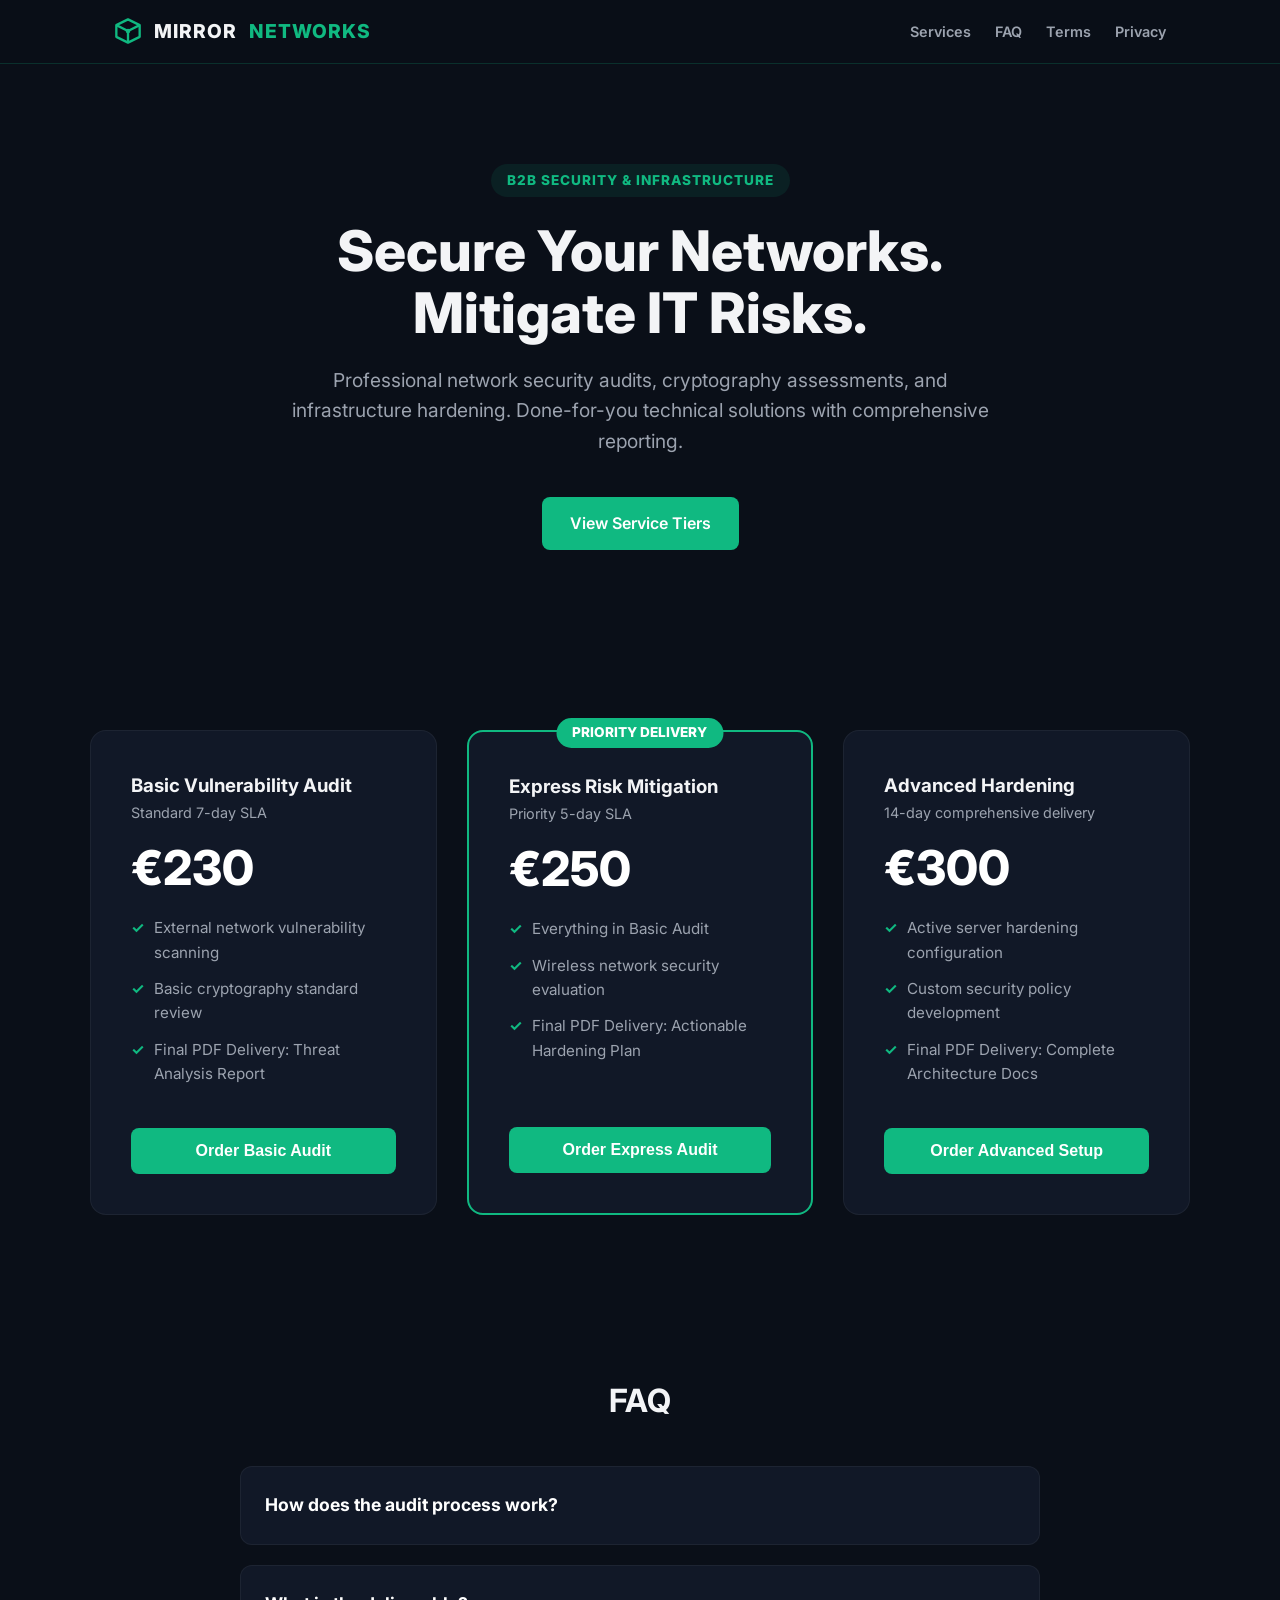
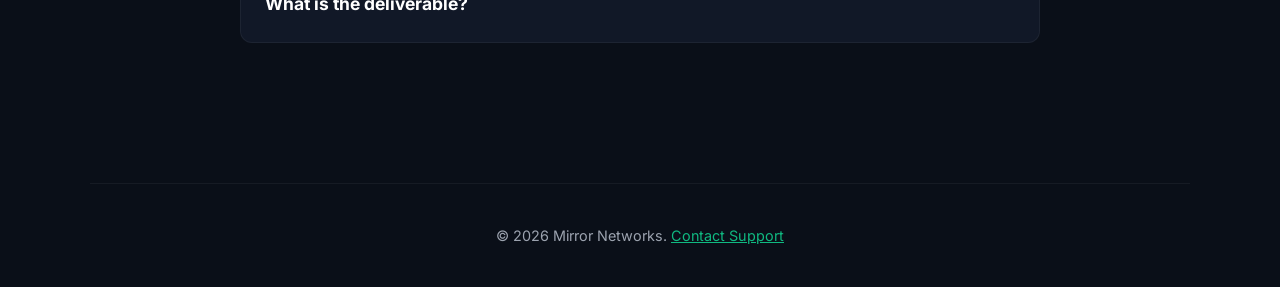
==== commit a709ea7e: "Update index.html" ====
--- a/index.html
+++ b/index.html
@@ -24,29 +24,33 @@
     .nav { display: flex; gap: 24px; }
     .nav a { color: var(--text-muted); text-decoration: none; font-weight: 600; font-size: 0.9rem; transition: 0.3s; }
     .nav a:hover { color: var(--primary); }
+
     .hero { text-align: center; padding: 100px 0 60px; }
     .hero-badge { display: inline-block; background: rgba(16, 185, 129, 0.1); color: var(--primary); padding: 6px 16px; border-radius: 20px; font-size: 0.85rem; font-weight: 800; text-transform: uppercase; letter-spacing: 1px; margin-bottom: 24px; }
     .hero h1 { font-size: 3.5rem; line-height: 1.1; margin-bottom: 20px; font-weight: 800; }
     .hero p { font-size: 1.2rem; color: var(--text-muted); max-width: 700px; margin: 0 auto 40px; }
+    
     .btn { display: inline-block; padding: 14px 28px; border-radius: 8px; font-weight: 600; text-align: center; text-decoration: none; cursor: pointer; transition: 0.3s; border: none; font-size: 1rem; }
     .btn-primary { background: var(--primary); color: #fff; }
     .btn-primary:hover { background: var(--primary-hover); transform: translateY(-2px); }
     .full-width { width: 100%; }
+
     .pricing-grid { display: grid; grid-template-columns: repeat(auto-fit, minmax(320px, 1fr)); gap: 30px; margin-top: 40px; }
     .card { background: var(--bg-card); border: 1px solid rgba(255,255,255,0.05); border-radius: 16px; padding: 40px; display: flex; flex-direction: column; position: relative; transition: 0.3s; }
     .card:hover { border-color: var(--primary); transform: translateY(-5px); }
     .card.popular { border: 2px solid var(--primary); }
     .popular-badge { position: absolute; top: -14px; left: 50%; transform: translateX(-50%); background: var(--primary); color: #fff; padding: 4px 16px; border-radius: 20px; font-size: 0.85rem; font-weight: 800; text-transform: uppercase; }
+    
     .price { font-size: 3rem; font-weight: 800; color: #fff; margin-bottom: 24px; line-height: 1; }
-    .features { list-style: none; margin-bottom: 30px; flex-grow: 1; text-align: left;}
-    .features li { margin-bottom: 12px; color: var(--text-muted); font-size: 0.95rem; display: flex; align-items: flex-start; gap: 10px; }
+    .features { list-style: none; margin-bottom: 30px; flex-grow: 1; }
+    .features li { margin-bottom: 12px; color: var(--text-muted); font-size: 0.95rem; display: flex; align-items: flex-start; gap: 10px; text-align: left; }
     .features li::before { content: '\2713'; color: var(--primary); font-weight: bold; }
-    
+
     /* FAQ Logic Styles */
     .faq-grid { display: flex; flex-direction: column; gap: 20px; max-width: 800px; margin: 0 auto; }
-    .faq-item { background: var(--bg-card); border: 1px solid rgba(255,255,255,0.05); border-radius: 12px; padding: 24px; cursor: pointer; transition: 0.3s; }
-    .faq-item h3 { color: #fff; font-size: 1.1rem; }
-    .faq-answer { display: none; margin-top: 15px; color: var(--text-muted); font-size: 0.95rem; }
+    .faq-item { background: var(--bg-card); border: 1px solid rgba(255,255,255,0.05); border-radius: 12px; padding: 24px; cursor: pointer; text-align: left; transition: 0.3s; }
+    .faq-item h3 { color: #fff; font-size: 1.1rem; pointer-events: none; }
+    .faq-answer { display: none; margin-top: 15px; color: var(--text-muted); font-size: 0.95rem; line-height: 1.5; pointer-events: none; }
     .faq-item.active { border-color: var(--primary); }
     .faq-item.active .faq-answer { display: block; }
 
@@ -56,13 +60,23 @@
     .close { color: #fff; position: absolute; top: 20px; right: 30px; font-size: 28px; font-weight: bold; cursor: pointer; }
     .legal-highlight { background: rgba(16, 185, 129, 0.05); border-left: 4px solid var(--primary); padding: 16px; margin-bottom: 24px; color: #fff; }
     .checkbox-container { display: flex; align-items: flex-start; gap: 12px; margin: 30px 0; padding: 20px; background: rgba(0,0,0,0.2); border-radius: 8px; border: 1px solid rgba(255,255,255,0.05); }
-    .contact-block { text-align: center; padding: 60px 0; }
+    .checkbox-container input { margin-top: 4px; width: 18px; height: 18px; cursor: pointer; accent-color: var(--primary); }
+    
+    .footer { border-top: 1px solid rgba(255,255,255,0.05); padding: 40px 0; margin-top: 60px; text-align: center; color: var(--text-muted); font-size: 0.9rem; }
   </style>
 </head>
 <body>
   <header class="site-header">
     <div class="container header-inner">
-      <div class="brand">Mirror <span>Networks</span></div>
+      <div class="brand">
+        <svg width="28" height="28" viewBox="0 0 24 24" fill="none" xmlns="http://www.w3.org/2000/svg">
+          <path d="M12 2L2 7L2 17L12 22L22 17L22 7L12 2Z" stroke="var(--primary)" stroke-width="2" stroke-linejoin="round"/>
+          <path d="M12 22V12" stroke="var(--primary)" stroke-width="2" stroke-linejoin="round"/>
+          <path d="M2 7L12 12L22 7" stroke="var(--primary)" stroke-width="2" stroke-linejoin="round"/>
+          <circle cx="12" cy="12" r="2" fill="var(--primary)"/>
+        </svg>
+        Mirror <span>Networks</span>
+      </div>
       <nav class="nav">
         <a href="#services">Services</a>
         <a href="#faq">FAQ</a>
@@ -81,7 +95,6 @@
     </section>
 
     <section id="services" class="section container">
-      <h2 style="text-align: center; font-size: 2rem; margin-bottom: 40px;">Infrastructure Audit Packages</h2>
       <div class="pricing-grid">
         <div class="card">
           <h3>Basic Vulnerability Audit</h3>
@@ -107,76 +120,81 @@
           </ul>
           <button class="btn btn-primary full-width" onclick="openCheckout(250)">Order Express Audit</button>
         </div>
+
+        <div class="card">
+          <h3>Advanced Hardening</h3>
+          <p style="color: var(--text-muted); font-size: 0.9rem; margin-bottom: 20px;">14-day comprehensive delivery</p>
+          <div class="price">€300</div>
+          <ul class="features">
+            <li>Active server hardening configuration</li>
+            <li>Custom security policy development</li>
+            <li>Final PDF Delivery: Complete Architecture Docs</li>
+          </ul>
+          <button class="btn btn-primary full-width" onclick="openCheckout(300)">Order Advanced Setup</button>
+        </div>
       </div>
     </section>
 
     <section id="faq" class="section container">
-      <h2 style="text-align: center; font-size: 2rem; margin-bottom: 40px;">Frequently Asked Questions</h2>
+      <h2 style="text-align: center; font-size: 2rem; margin-bottom: 40px;">FAQ</h2>
       <div class="faq-grid">
-        <div class="faq-item" onclick="this.classList.toggle('active')">
+        <div class="faq-item" onclick="toggleFaq(this)">
           <h3>How does the audit process work?</h3>
-          <div class="faq-answer">Once your payment is approved, our team begins the diagnostic process. The final PDF report is delivered to your email within the specified SLA period.</div>
-        </div>
-        <div class="faq-item" onclick="this.classList.toggle('active')">
-          <h3>What if my technical team has questions?</h3>
-          <div class="faq-answer">We provide post-audit support. If your administrators require clarification regarding remediation steps, email us directly before making structural network changes.</div>
-        </div>
-      </div>
-    </section>
-
-    <section class="container contact-block">
-      <h2>Questions?</h2>
-      <p style="color: var(--text-muted);">Email: <a href="mailto:kozhukhar.dmytro@outlook.com" style="color: var(--primary);">kozhukhar.dmytro@outlook.com</a></p>
+          <div class="faq-answer">Once your payment is approved, our team begins the diagnostic process. The final PDF report is delivered within the specified SLA period.</div>
+        </div>
+        <div class="faq-item" onclick="toggleFaq(this)">
+          <h3>What is the deliverable?</h3>
+          <div class="faq-answer">A professionally formatted PDF document including executive summary, technical findings, and firewall remediation steps.</div>
+        </div>
+      </div>
     </section>
   </main>
 
   <div id="checkoutModal" class="modal">
     <div class="modal-content">
       <span class="close" onclick="closeModal('checkoutModal')">&times;</span>
-      <h2>Finalize Your Order</h2>
-      <div class="legal-highlight"><strong>Binding Agreement:</strong> You are purchasing a custom B2B consulting service. Delivery is defined as the moment the final Technical Audit Report is sent via email.</div>
+      <h2>Finalize Order</h2>
+      <div class="legal-highlight"><strong>Binding Agreement:</strong> Custom B2B digital service. Non-refundable once scanning begins.</div>
       <div class="checkbox-container">
         <input type="checkbox" id="agreeTerms" onchange="togglePayPal(this.checked)">
-        <label for="agreeTerms">I agree to the <a href="#" onclick="openModal('termsModal')">Terms</a> and <a href="#" onclick="openModal('privacyModal')">Privacy Policy</a>. I understand this service is non-refundable upon delivery.</label>
+        <label for="agreeTerms">I agree to the Terms and Privacy Policy. I understand work starts immediately.</label>
       </div>
       <div id="paypal-button-container" style="display: none; margin-top: 20px;"></div>
     </div>
   </div>
 
   <div id="termsModal" class="modal">
-    <div class="modal-content">
-      <span class="close" onclick="closeModal('termsModal')">&times;</span>
-      <h2>Terms and Conditions</h2>
-      <div class="legal-highlight">Do not recognize the descriptor? Contact support before opening a claim.</div>
-      <p><strong>Refund Policy:</strong> All sales are final once diagnostic work has commenced. Refunds are only issued for verifiable technical failures on our side.</p>
-      <p><strong>Dispute Protocol:</strong> Opening a dispute during the active SLA (7 days) without contacting support constitutes a breach of agreement.</p>
+    <div class="modal-content"><span class="close" onclick="closeModal('termsModal')">&times;</span>
+      <h2>Terms of Service</h2>
+      <p>1. Refund: No refunds once diagnostics start.</p>
+      <p>2. Dispute: Claims during SLA period are a breach of contract.</p>
     </div>
   </div>
 
   <div id="privacyModal" class="modal">
-    <div class="modal-content">
-      <span class="close" onclick="closeModal('privacyModal')">&times;</span>
+    <div class="modal-content"><span class="close" onclick="closeModal('privacyModal')">&times;</span>
       <h2>Privacy Policy</h2>
-      <p>We collect only strictly necessary data: target IP address and contact email for report delivery.</p>
+      <p>We collect only Target IP and Email for report delivery.</p>
     </div>
   </div>
 
-  <footer class="container" style="text-align:center; padding: 40px 0; border-top: 1px solid rgba(255,255,255,0.05)">
-    <p>© 2026 Mirror Networks. Professional B2B IT Consulting.</p>
+  <footer class="footer container">
+    <p>© 2026 Mirror Networks. <a href="mailto:kozhukhar.dmytro@outlook.com" style="color: var(--primary);">Contact Support</a></p>
   </footer>
 
   <script>
     let currentPrice = 0;
     function openModal(id) { document.getElementById(id).style.display = 'block'; }
     function closeModal(id) { document.getElementById(id).style.display = 'none'; }
+    function toggleFaq(el) { el.classList.toggle('active'); }
     function openCheckout(price) { currentPrice = price; openModal('checkoutModal'); }
     function togglePayPal(checked) { document.getElementById('paypal-button-container').style.display = checked ? 'block' : 'none'; }
 
     paypal.Buttons({
       createOrder: (data, actions) => actions.order.create({ purchase_units: [{ amount: { value: currentPrice } }] }),
-      onApprove: (data, actions) => actions.order.capture().then(details => { alert('Success! Report will be sent to ' + details.payer.email_address); closeModal('checkoutModal'); })
+      onApprove: (data, actions) => actions.order.capture().then(details => { alert('Payment Successful!'); closeModal('checkoutModal'); })
     }).render('#paypal-button-container');
-    
+
     window.onclick = (e) => { if(e.target.className === 'modal') e.target.style.display = 'none'; }
   </script>
 </body>
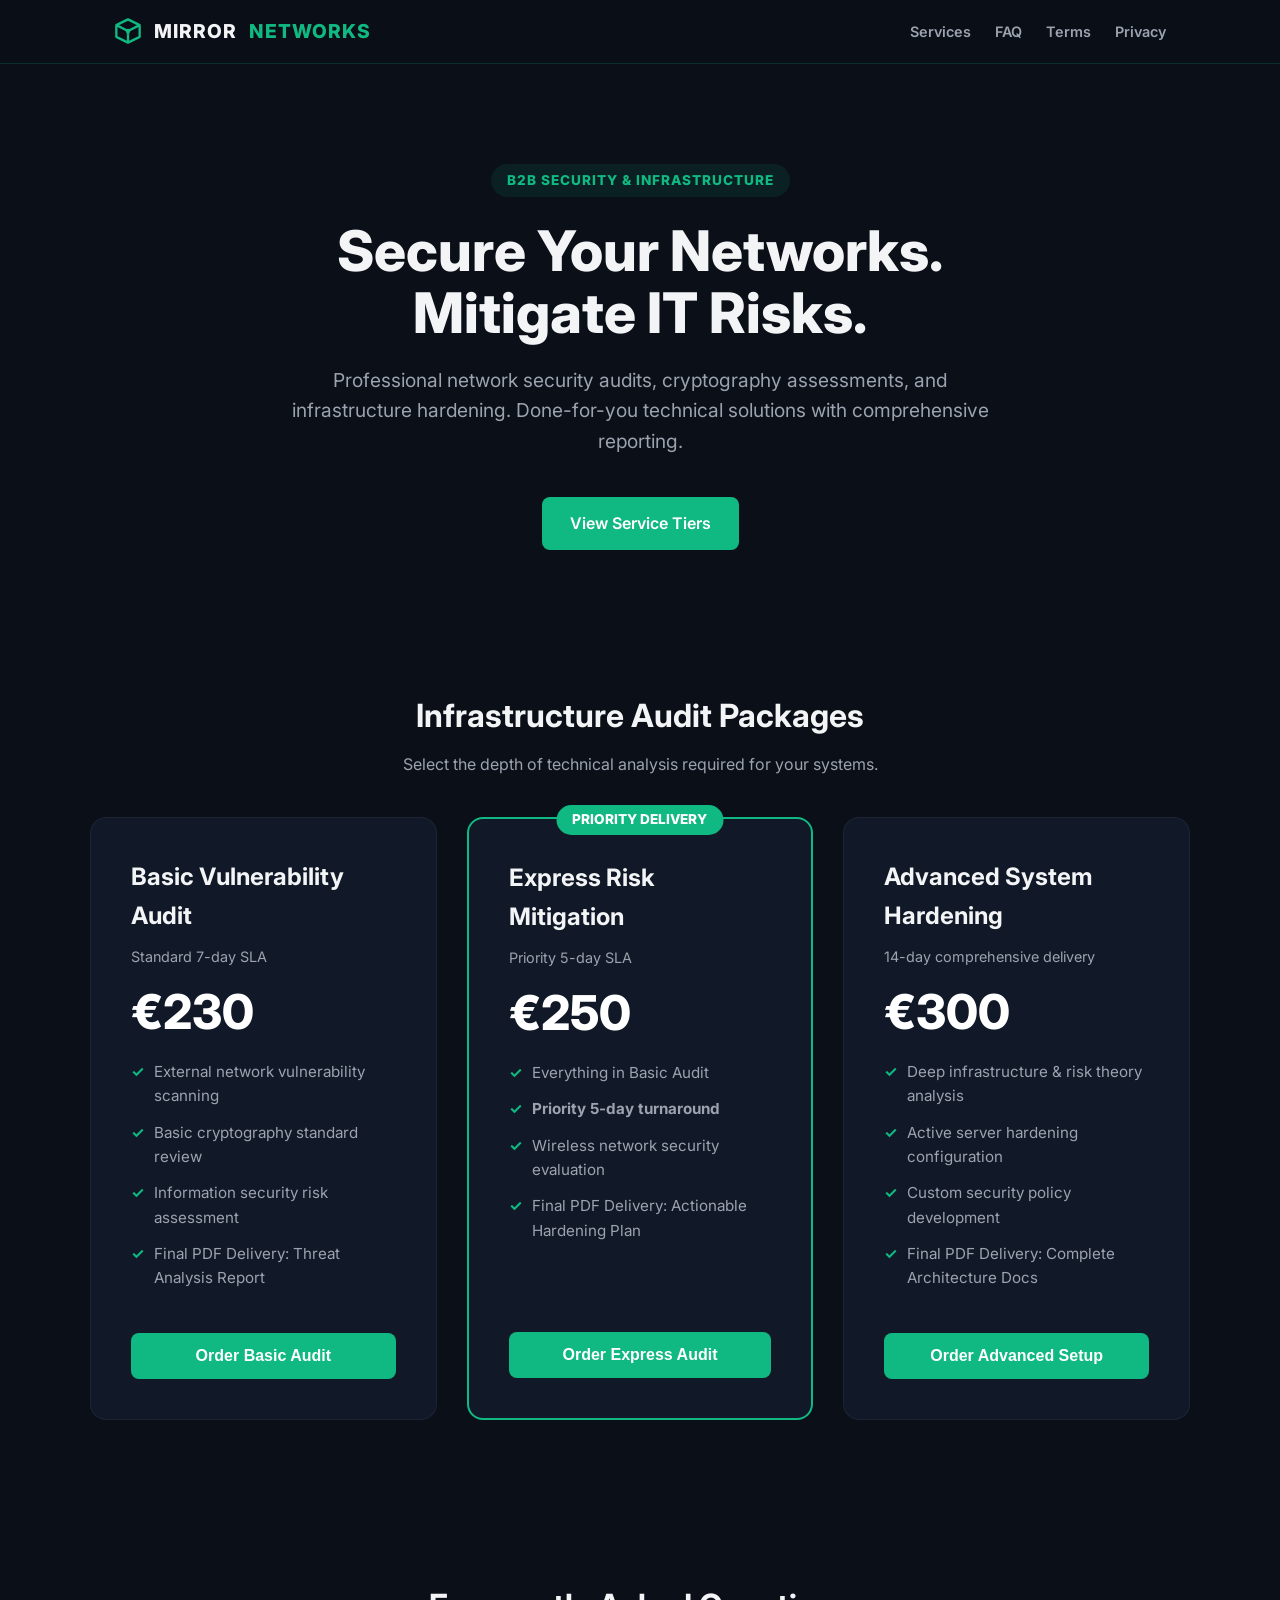
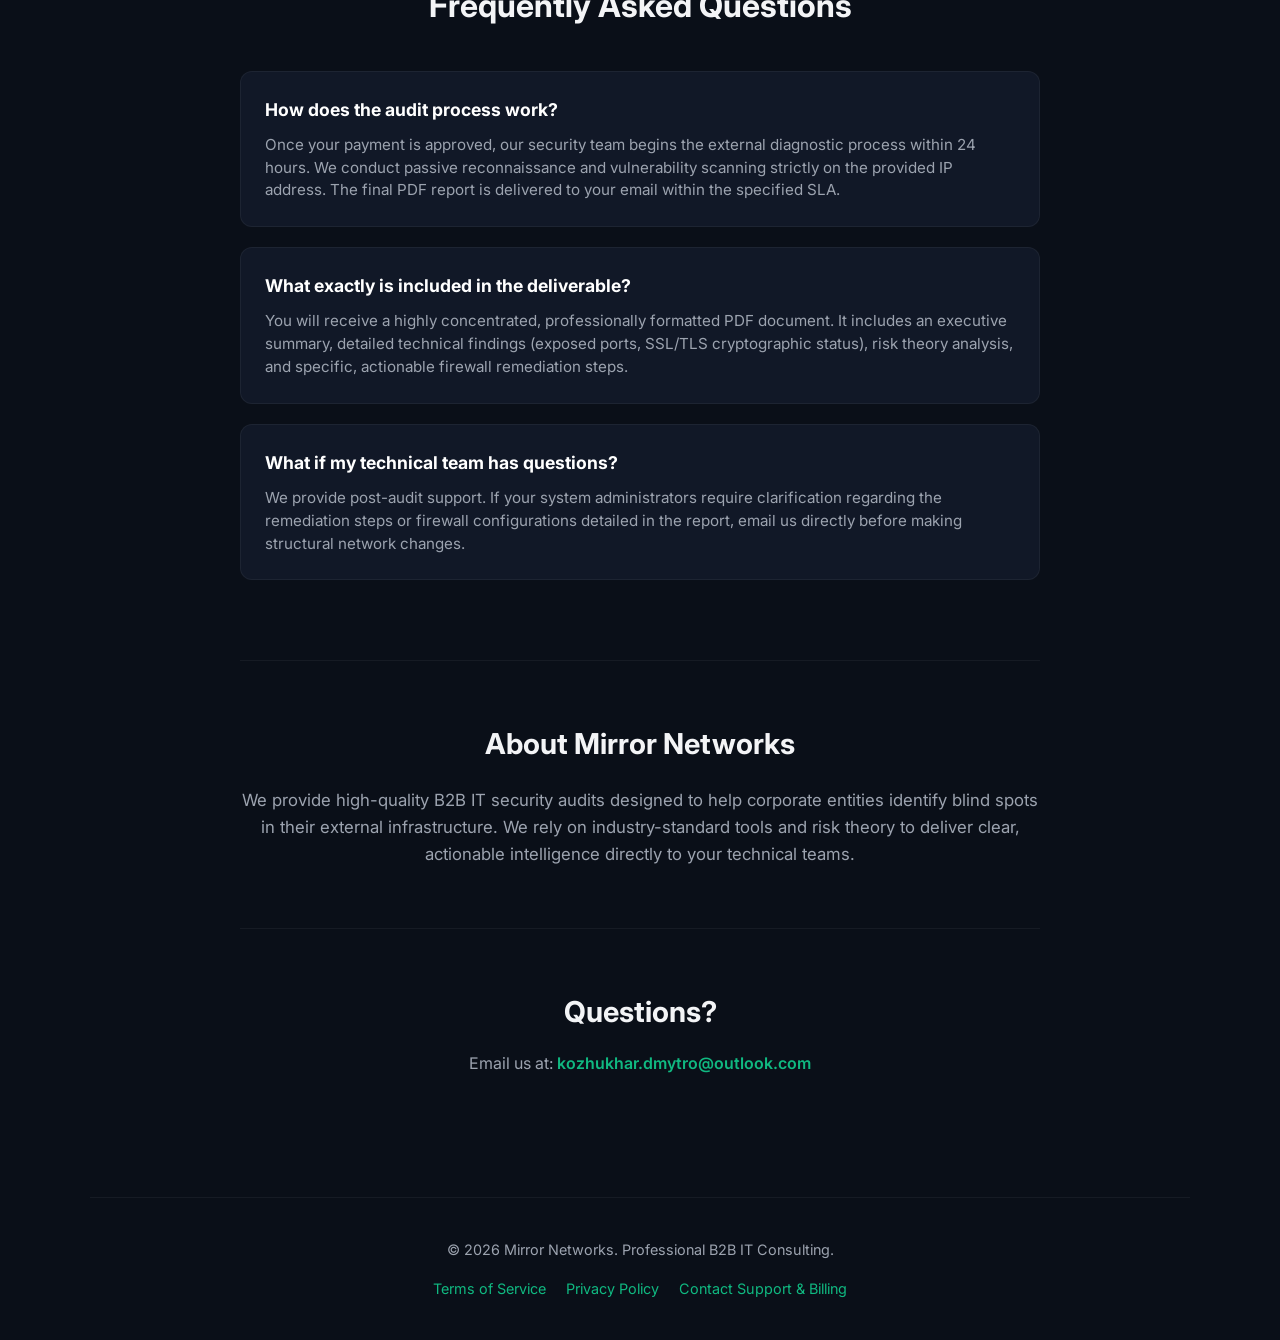
==== commit 2b574317: "Update index.html" ====
--- a/index.html
+++ b/index.html
@@ -8,61 +8,96 @@
   <script src="https://www.paypal.com/sdk/js?client-id=test&currency=EUR"></script>
   <style>
     :root {
-      --bg-dark: #0a0f18; --bg-card: #111827; --primary: #10b981;
-      --primary-hover: #059669; --text-main: #f3f4f6; --text-muted: #9ca3af;
+      --bg-dark: #0a0f18;
+      --bg-card: #111827;
+      --primary: #10b981;
+      --primary-hover: #059669;
+      --text-main: #f3f4f6;
+      --text-muted: #9ca3af;
       --border: rgba(16, 185, 129, 0.2);
     }
     * { box-sizing: border-box; margin: 0; padding: 0; }
     html { scroll-behavior: smooth; }
-    body { font-family: 'Inter', sans-serif; background-color: var(--bg-dark); color: var(--text-main); line-height: 1.6; -webkit-font-smoothing: antialiased; }
+    body {
+      font-family: 'Inter', sans-serif;
+      background-color: var(--bg-dark);
+      color: var(--text-main);
+      line-height: 1.6;
+      -webkit-font-smoothing: antialiased;
+    }
     .container { max-width: 1100px; margin: 0 auto; padding: 0 24px; }
     .section { padding: 80px 0; }
-    .site-header { position: sticky; top: 0; z-index: 100; background: rgba(10, 15, 24, 0.95); backdrop-filter: blur(10px); border-bottom: 1px solid var(--border); padding: 16px 0; }
+    .site-header {
+      position: sticky; top: 0; z-index: 100;
+      background: rgba(10, 15, 24, 0.95);
+      backdrop-filter: blur(10px);
+      border-bottom: 1px solid var(--border);
+      padding: 16px 0;
+    }
     .header-inner { display: flex; justify-content: space-between; align-items: center; }
-    .brand { display: flex; align-items: center; gap: 12px; font-size: 1.2rem; font-weight: 800; color: var(--text-main); text-transform: uppercase; letter-spacing: 1px; }
+    .brand { 
+      display: flex; align-items: center; gap: 12px; font-size: 1.2rem; font-weight: 800; color: var(--text-main); text-transform: uppercase; letter-spacing: 1px; 
+    }
     .brand span { color: var(--primary); }
     .nav { display: flex; gap: 24px; }
     .nav a { color: var(--text-muted); text-decoration: none; font-weight: 600; font-size: 0.9rem; transition: 0.3s; }
     .nav a:hover { color: var(--primary); }
-
     .hero { text-align: center; padding: 100px 0 60px; }
-    .hero-badge { display: inline-block; background: rgba(16, 185, 129, 0.1); color: var(--primary); padding: 6px 16px; border-radius: 20px; font-size: 0.85rem; font-weight: 800; text-transform: uppercase; letter-spacing: 1px; margin-bottom: 24px; }
+    .hero-badge {
+      display: inline-block; background: rgba(16, 185, 129, 0.1); color: var(--primary);
+      padding: 6px 16px; border-radius: 20px; font-size: 0.85rem; font-weight: 800; text-transform: uppercase; letter-spacing: 1px; margin-bottom: 24px;
+    }
     .hero h1 { font-size: 3.5rem; line-height: 1.1; margin-bottom: 20px; font-weight: 800; }
     .hero p { font-size: 1.2rem; color: var(--text-muted); max-width: 700px; margin: 0 auto 40px; }
-    
     .btn { display: inline-block; padding: 14px 28px; border-radius: 8px; font-weight: 600; text-align: center; text-decoration: none; cursor: pointer; transition: 0.3s; border: none; font-size: 1rem; }
     .btn-primary { background: var(--primary); color: #fff; }
     .btn-primary:hover { background: var(--primary-hover); transform: translateY(-2px); }
+    .btn-primary:disabled { background: #374151; color: #9ca3af; cursor: not-allowed; transform: none; box-shadow: none; }
     .full-width { width: 100%; }
-
     .pricing-grid { display: grid; grid-template-columns: repeat(auto-fit, minmax(320px, 1fr)); gap: 30px; margin-top: 40px; }
     .card { background: var(--bg-card); border: 1px solid rgba(255,255,255,0.05); border-radius: 16px; padding: 40px; display: flex; flex-direction: column; position: relative; transition: 0.3s; }
     .card:hover { border-color: var(--primary); transform: translateY(-5px); }
     .card.popular { border: 2px solid var(--primary); }
     .popular-badge { position: absolute; top: -14px; left: 50%; transform: translateX(-50%); background: var(--primary); color: #fff; padding: 4px 16px; border-radius: 20px; font-size: 0.85rem; font-weight: 800; text-transform: uppercase; }
-    
+    .card h3 { font-size: 1.5rem; margin-bottom: 10px; }
     .price { font-size: 3rem; font-weight: 800; color: #fff; margin-bottom: 24px; line-height: 1; }
     .features { list-style: none; margin-bottom: 30px; flex-grow: 1; }
-    .features li { margin-bottom: 12px; color: var(--text-muted); font-size: 0.95rem; display: flex; align-items: flex-start; gap: 10px; text-align: left; }
+    .features li { margin-bottom: 12px; color: var(--text-muted); font-size: 0.95rem; display: flex; align-items: flex-start; gap: 10px; }
     .features li::before { content: '\2713'; color: var(--primary); font-weight: bold; }
-
-    /* FAQ Logic Styles */
+    
+    /* FAQ & About Styles */
     .faq-grid { display: flex; flex-direction: column; gap: 20px; max-width: 800px; margin: 0 auto; }
-    .faq-item { background: var(--bg-card); border: 1px solid rgba(255,255,255,0.05); border-radius: 12px; padding: 24px; cursor: pointer; text-align: left; transition: 0.3s; }
-    .faq-item h3 { color: #fff; font-size: 1.1rem; pointer-events: none; }
-    .faq-answer { display: none; margin-top: 15px; color: var(--text-muted); font-size: 0.95rem; line-height: 1.5; pointer-events: none; }
-    .faq-item.active { border-color: var(--primary); }
-    .faq-item.active .faq-answer { display: block; }
+    .faq-item { background: var(--bg-card); border: 1px solid rgba(255,255,255,0.05); border-radius: 12px; padding: 24px; }
+    .faq-item h3 { color: #fff; font-size: 1.1rem; margin-bottom: 10px; }
+    .faq-item p { color: var(--text-muted); font-size: 0.95rem; line-height: 1.5; }
+    .about-block { text-align: center; max-width: 800px; margin: 0 auto; padding: 60px 0; border-top: 1px solid rgba(255,255,255,0.05); border-bottom: 1px solid rgba(255,255,255,0.05); }
+    .contact-block { text-align: center; padding: 60px 0; margin-bottom: 40px; }
+    .contact-block a { color: var(--primary); text-decoration: none; font-weight: 600; }
 
     /* Modals */
-    .modal { display: none; position: fixed; z-index: 1000; left: 0; top: 0; width: 100%; height: 100%; overflow: auto; background-color: rgba(0,0,0,0.85); backdrop-filter: blur(5px); }
+    .modal { display: none; position: fixed; z-index: 1000; left: 0; top: 0; width: 100%; height: 100%; overflow: auto; background-color: rgba(0,0,0,0.8); backdrop-filter: blur(5px); }
     .modal-content { background-color: var(--bg-card); margin: 5% auto; padding: 40px; border: 1px solid var(--border); width: 90%; max-width: 800px; border-radius: 16px; color: var(--text-muted); position: relative; }
+    .modal-content h2 { color: #fff; margin-bottom: 24px; }
+    .modal-content h3 { color: #fff; margin: 24px 0 12px; font-size: 1.1rem; }
+    .modal-content p, .modal-content ul { margin-bottom: 16px; font-size: 0.95rem; }
+    .modal-content ul { padding-left: 20px; }
     .close { color: #fff; position: absolute; top: 20px; right: 30px; font-size: 28px; font-weight: bold; cursor: pointer; }
+    .close:hover { color: var(--primary); }
     .legal-highlight { background: rgba(16, 185, 129, 0.05); border-left: 4px solid var(--primary); padding: 16px; margin-bottom: 24px; color: #fff; }
     .checkbox-container { display: flex; align-items: flex-start; gap: 12px; margin: 30px 0; padding: 20px; background: rgba(0,0,0,0.2); border-radius: 8px; border: 1px solid rgba(255,255,255,0.05); }
     .checkbox-container input { margin-top: 4px; width: 18px; height: 18px; cursor: pointer; accent-color: var(--primary); }
+    .checkbox-container label { font-size: 0.9rem; color: var(--text-main); cursor: pointer; line-height: 1.5; }
+    .checkbox-container a { color: var(--primary); text-decoration: underline; }
     
     .footer { border-top: 1px solid rgba(255,255,255,0.05); padding: 40px 0; margin-top: 60px; text-align: center; color: var(--text-muted); font-size: 0.9rem; }
+    .footer-links { margin-top: 16px; display: flex; justify-content: center; gap: 20px; }
+    .footer-links a { color: var(--primary); text-decoration: none; cursor: pointer; }
+    .footer-links a:hover { text-decoration: underline; }
+    @media (max-width: 768px) {
+      .hero h1 { font-size: 2.5rem; }
+      .nav { display: none; }
+      .modal-content { width: 95%; padding: 24px; margin: 10% auto; }
+    }
   </style>
 </head>
 <body>
@@ -80,8 +115,8 @@
       <nav class="nav">
         <a href="#services">Services</a>
         <a href="#faq">FAQ</a>
-        <a href="#" onclick="openModal('termsModal')">Terms</a>
-        <a href="#" onclick="openModal('privacyModal')">Privacy</a>
+        <a href="#" onclick="document.getElementById('termsModal').style.display='block'; return false;">Terms</a>
+        <a href="#" onclick="document.getElementById('privacyModal').style.display='block'; return false;">Privacy</a>
       </nav>
     </div>
   </header>
@@ -95,6 +130,9 @@
     </section>
 
     <section id="services" class="section container">
+      <h2 style="text-align: center; font-size: 2rem; margin-bottom: 10px;">Infrastructure Audit Packages</h2>
+      <p style="text-align: center; color: var(--text-muted); margin-bottom: 40px;">Select the depth of technical analysis required for your systems.</p>
+      
       <div class="pricing-grid">
         <div class="card">
           <h3>Basic Vulnerability Audit</h3>
@@ -103,9 +141,10 @@
           <ul class="features">
             <li>External network vulnerability scanning</li>
             <li>Basic cryptography standard review</li>
+            <li>Information security risk assessment</li>
             <li>Final PDF Delivery: Threat Analysis Report</li>
           </ul>
-          <button class="btn btn-primary full-width" onclick="openCheckout(230)">Order Basic Audit</button>
+          <button class="btn btn-primary full-width order-btn" data-price="230">Order Basic Audit</button>
         </div>
 
         <div class="card popular">
@@ -115,87 +154,188 @@
           <div class="price">€250</div>
           <ul class="features">
             <li>Everything in Basic Audit</li>
+            <li><strong>Priority 5-day turnaround</strong></li>
             <li>Wireless network security evaluation</li>
             <li>Final PDF Delivery: Actionable Hardening Plan</li>
           </ul>
-          <button class="btn btn-primary full-width" onclick="openCheckout(250)">Order Express Audit</button>
+          <button class="btn btn-primary full-width order-btn" data-price="250">Order Express Audit</button>
         </div>
 
         <div class="card">
-          <h3>Advanced Hardening</h3>
+          <h3>Advanced System Hardening</h3>
           <p style="color: var(--text-muted); font-size: 0.9rem; margin-bottom: 20px;">14-day comprehensive delivery</p>
           <div class="price">€300</div>
           <ul class="features">
+            <li>Deep infrastructure & risk theory analysis</li>
             <li>Active server hardening configuration</li>
             <li>Custom security policy development</li>
             <li>Final PDF Delivery: Complete Architecture Docs</li>
           </ul>
-          <button class="btn btn-primary full-width" onclick="openCheckout(300)">Order Advanced Setup</button>
+          <button class="btn btn-primary full-width order-btn" data-price="300">Order Advanced Setup</button>
         </div>
       </div>
     </section>
 
     <section id="faq" class="section container">
-      <h2 style="text-align: center; font-size: 2rem; margin-bottom: 40px;">FAQ</h2>
+      <h2 style="text-align: center; font-size: 2rem; margin-bottom: 40px;">Frequently Asked Questions</h2>
       <div class="faq-grid">
-        <div class="faq-item" onclick="toggleFaq(this)">
+        <div class="faq-item">
           <h3>How does the audit process work?</h3>
-          <div class="faq-answer">Once your payment is approved, our team begins the diagnostic process. The final PDF report is delivered within the specified SLA period.</div>
-        </div>
-        <div class="faq-item" onclick="toggleFaq(this)">
-          <h3>What is the deliverable?</h3>
-          <div class="faq-answer">A professionally formatted PDF document including executive summary, technical findings, and firewall remediation steps.</div>
-        </div>
-      </div>
+          <p>Once your payment is approved, our security team begins the external diagnostic process within 24 hours. We conduct passive reconnaissance and vulnerability scanning strictly on the provided IP address. The final PDF report is delivered to your email within the specified SLA.</p>
+        </div>
+        <div class="faq-item">
+          <h3>What exactly is included in the deliverable?</h3>
+          <p>You will receive a highly concentrated, professionally formatted PDF document. It includes an executive summary, detailed technical findings (exposed ports, SSL/TLS cryptographic status), risk theory analysis, and specific, actionable firewall remediation steps.</p>
+        </div>
+        <div class="faq-item">
+          <h3>What if my technical team has questions?</h3>
+          <p>We provide post-audit support. If your system administrators require clarification regarding the remediation steps or firewall configurations detailed in the report, email us directly before making structural network changes.</p>
+        </div>
+      </div>
+    </section>
+
+    <section class="container">
+      <div class="about-block">
+        <h2 style="font-size: 1.8rem; margin-bottom: 20px;">About Mirror Networks</h2>
+        <p style="color: var(--text-muted); font-size: 1.05rem; line-height: 1.6;">We provide high-quality B2B IT security audits designed to help corporate entities identify blind spots in their external infrastructure. We rely on industry-standard tools and risk theory to deliver clear, actionable intelligence directly to your technical teams.</p>
+      </div>
+    </section>
+
+    <section class="container contact-block">
+      <h2 style="font-size: 1.8rem; margin-bottom: 16px;">Questions?</h2>
+      <p style="color: var(--text-muted);">Email us at: <a href="mailto:kozhukhar.dmytro@outlook.com">kozhukhar.dmytro@outlook.com</a></p>
     </section>
   </main>
 
   <div id="checkoutModal" class="modal">
     <div class="modal-content">
-      <span class="close" onclick="closeModal('checkoutModal')">&times;</span>
-      <h2>Finalize Order</h2>
-      <div class="legal-highlight"><strong>Binding Agreement:</strong> Custom B2B digital service. Non-refundable once scanning begins.</div>
+      <span class="close" id="closeCheckout">&times;</span>
+      <h2>Finalize Your Order</h2>
+      <div class="legal-highlight">
+        <strong>Binding Agreement:</strong> You are purchasing a custom, B2B digital consulting service. This is NOT a physical product or an automated software subscription.
+      </div>
+      <p>By proceeding to payment, you acknowledge that the service is strictly digital. Fulfillment and completion of the service are legally defined as the moment the final <strong>Technical Audit Report (in PDF format)</strong> is sent to your email address.</p>
+      <p>Due to the irrevocable nature of custom technical consulting, <strong>all sales are final and non-refundable</strong> once the diagnostic work has commenced.</p>
+      
       <div class="checkbox-container">
-        <input type="checkbox" id="agreeTerms" onchange="togglePayPal(this.checked)">
-        <label for="agreeTerms">I agree to the Terms and Privacy Policy. I understand work starts immediately.</label>
-      </div>
+        <input type="checkbox" id="agreeTerms">
+        <label for="agreeTerms">I have read and agree to the <a href="#" onclick="document.getElementById('termsModal').style.display='block'; return false;">Terms of Service</a> and <a href="#" onclick="document.getElementById('privacyModal').style.display='block'; return false;">Privacy Policy</a>. I understand this digital B2B service is non-refundable upon delivery.</label>
+      </div>
+
       <div id="paypal-button-container" style="display: none; margin-top: 20px;"></div>
     </div>
   </div>
 
   <div id="termsModal" class="modal">
-    <div class="modal-content"><span class="close" onclick="closeModal('termsModal')">&times;</span>
-      <h2>Terms of Service</h2>
-      <p>1. Refund: No refunds once diagnostics start.</p>
-      <p>2. Dispute: Claims during SLA period are a breach of contract.</p>
+    <div class="modal-content">
+      <span class="close" onclick="document.getElementById('termsModal').style.display='none'">&times;</span>
+      <h2>Terms and Conditions</h2>
+      
+      <div class="legal-highlight">
+        <strong>Important billing notice:</strong> Payments are processed by an individual professional service provider. Do not dispute a charge solely because you do not recognize the descriptor.
+      </div>
+
+      <h3>1. Products and Services</h3>
+      <ul>
+        <li>We provide digital B2B IT infrastructure and network security audits.</li>
+        <li><strong>Format:</strong> Delivered digitally as a highly concentrated PDF Technical Report.</li>
+        <li><strong>Delivery:</strong> Sent directly to your provided email address within the specified Service Level Agreement (SLA) timeframe (e.g., 5 or 7 days).</li>
+      </ul>
+
+      <h3>2. Strict Refund Policy</h3>
+      <p>Due to the irrevocable and custom nature of technical diagnostic consulting, <strong>all sales are final and non-refundable</strong> once the active diagnostic scanning process has commenced. The ONLY exception to this policy is if Mirror Networks experiences a verifiable technical failure on our end and is entirely unable to deliver the final Technical Audit Report. In this sole scenario, a full refund will be issued.</p>
+
+      <h3>3. Dispute Resolution & SLA Protocol</h3>
+      <p>By purchasing, you agree to respect the specified timeframe (SLA) for your audit. <strong>Opening a payment claim, dispute, or chargeback with PayPal during the active diagnostic period (before the SLA has expired) without contacting us first constitutes a direct breach of this agreement.</strong> Unjustified early disputes will not be accepted and will be contested using our server audit logs as proof of ongoing work. We review legitimate claims on a case-by-case basis only after the SLA has concluded.</p>
+
+      <h3>4. Contact Us</h3>
+      <p>Email: <a href="mailto:kozhukhar.dmytro@outlook.com" style="color: var(--primary);">kozhukhar.dmytro@outlook.com</a></p>
     </div>
   </div>
 
   <div id="privacyModal" class="modal">
-    <div class="modal-content"><span class="close" onclick="closeModal('privacyModal')">&times;</span>
+    <div class="modal-content">
+      <span class="close" onclick="document.getElementById('privacyModal').style.display='none'">&times;</span>
       <h2>Privacy Policy</h2>
-      <p>We collect only Target IP and Email for report delivery.</p>
+      <p>We comply with data protection regulations. We collect only what is strictly necessary to perform the security audit and maintain security logs as proof of delivery.</p>
+      
+      <h3>1. Information We Collect</h3>
+      <ul>
+        <li><strong>Target info:</strong> IP addresses or domains explicitly provided by you for scanning.</li>
+        <li><strong>Contact info:</strong> Your email address for the delivery of the final PDF report.</li>
+        <li><strong>Payment info:</strong> Processed securely by PayPal. We do not see or store your credit card details.</li>
+      </ul>
+
+      <h3>2. Contact Us</h3>
+      <p>Email: <a href="mailto:kozhukhar.dmytro@outlook.com" style="color: var(--primary);">kozhukhar.dmytro@outlook.com</a></p>
     </div>
   </div>
 
   <footer class="footer container">
-    <p>© 2026 Mirror Networks. <a href="mailto:kozhukhar.dmytro@outlook.com" style="color: var(--primary);">Contact Support</a></p>
+    <div>© 2026 Mirror Networks. Professional B2B IT Consulting.</div>
+    <div class="footer-links">
+      <a onclick="document.getElementById('termsModal').style.display='block'">Terms of Service</a>
+      <a onclick="document.getElementById('privacyModal').style.display='block'">Privacy Policy</a>
+      <a href="mailto:kozhukhar.dmytro@outlook.com">Contact Support & Billing</a>
+    </div>
   </footer>
 
   <script>
-    let currentPrice = 0;
-    function openModal(id) { document.getElementById(id).style.display = 'block'; }
-    function closeModal(id) { document.getElementById(id).style.display = 'none'; }
-    function toggleFaq(el) { el.classList.toggle('active'); }
-    function openCheckout(price) { currentPrice = price; openModal('checkoutModal'); }
-    function togglePayPal(checked) { document.getElementById('paypal-button-container').style.display = checked ? 'block' : 'none'; }
-
+    // Логика кнопок заказа и модалки PayPal
+    const orderBtns = document.querySelectorAll('.order-btn');
+    const checkoutModal = document.getElementById('checkoutModal');
+    const closeCheckout = document.getElementById('closeCheckout');
+    const agreeTerms = document.getElementById('agreeTerms');
+    const paypalContainer = document.getElementById('paypal-button-container');
+    
+    let currentPrice = '0.00';
+
+    orderBtns.forEach(btn => {
+      btn.addEventListener('click', () => {
+        currentPrice = btn.getAttribute('data-price');
+        agreeTerms.checked = false;
+        paypalContainer.style.display = 'none';
+        checkoutModal.style.display = 'block';
+      });
+    });
+
+    closeCheckout.addEventListener('click', () => {
+      checkoutModal.style.display = 'none';
+      currentPrice = '0.00';
+    });
+
+    agreeTerms.addEventListener('change', (e) => {
+      if (e.target.checked) {
+        paypalContainer.style.display = 'block';
+      } else {
+        paypalContainer.style.display = 'none';
+      }
+    });
+
+    window.onclick = function(event) {
+      if (event.target.classList.contains('modal')) {
+        event.target.style.display = 'none';
+      }
+    };
+
+    // Рендер кнопок PayPal
     paypal.Buttons({
-      createOrder: (data, actions) => actions.order.create({ purchase_units: [{ amount: { value: currentPrice } }] }),
-      onApprove: (data, actions) => actions.order.capture().then(details => { alert('Payment Successful!'); closeModal('checkoutModal'); })
+      createOrder: function(data, actions) {
+        return actions.order.create({
+          purchase_units: [{
+            amount: {
+              value: currentPrice 
+            }
+          }]
+        });
+      },
+      onApprove: function(data, actions) {
+        return actions.order.capture().then(function(details) {
+          alert('Payment successful! Target Authorization email will be sent to: ' + details.payer.email_address);
+          checkoutModal.style.display = 'none';
+        });
+      }
     }).render('#paypal-button-container');
-
-    window.onclick = (e) => { if(e.target.className === 'modal') e.target.style.display = 'none'; }
   </script>
 </body>
 </html>
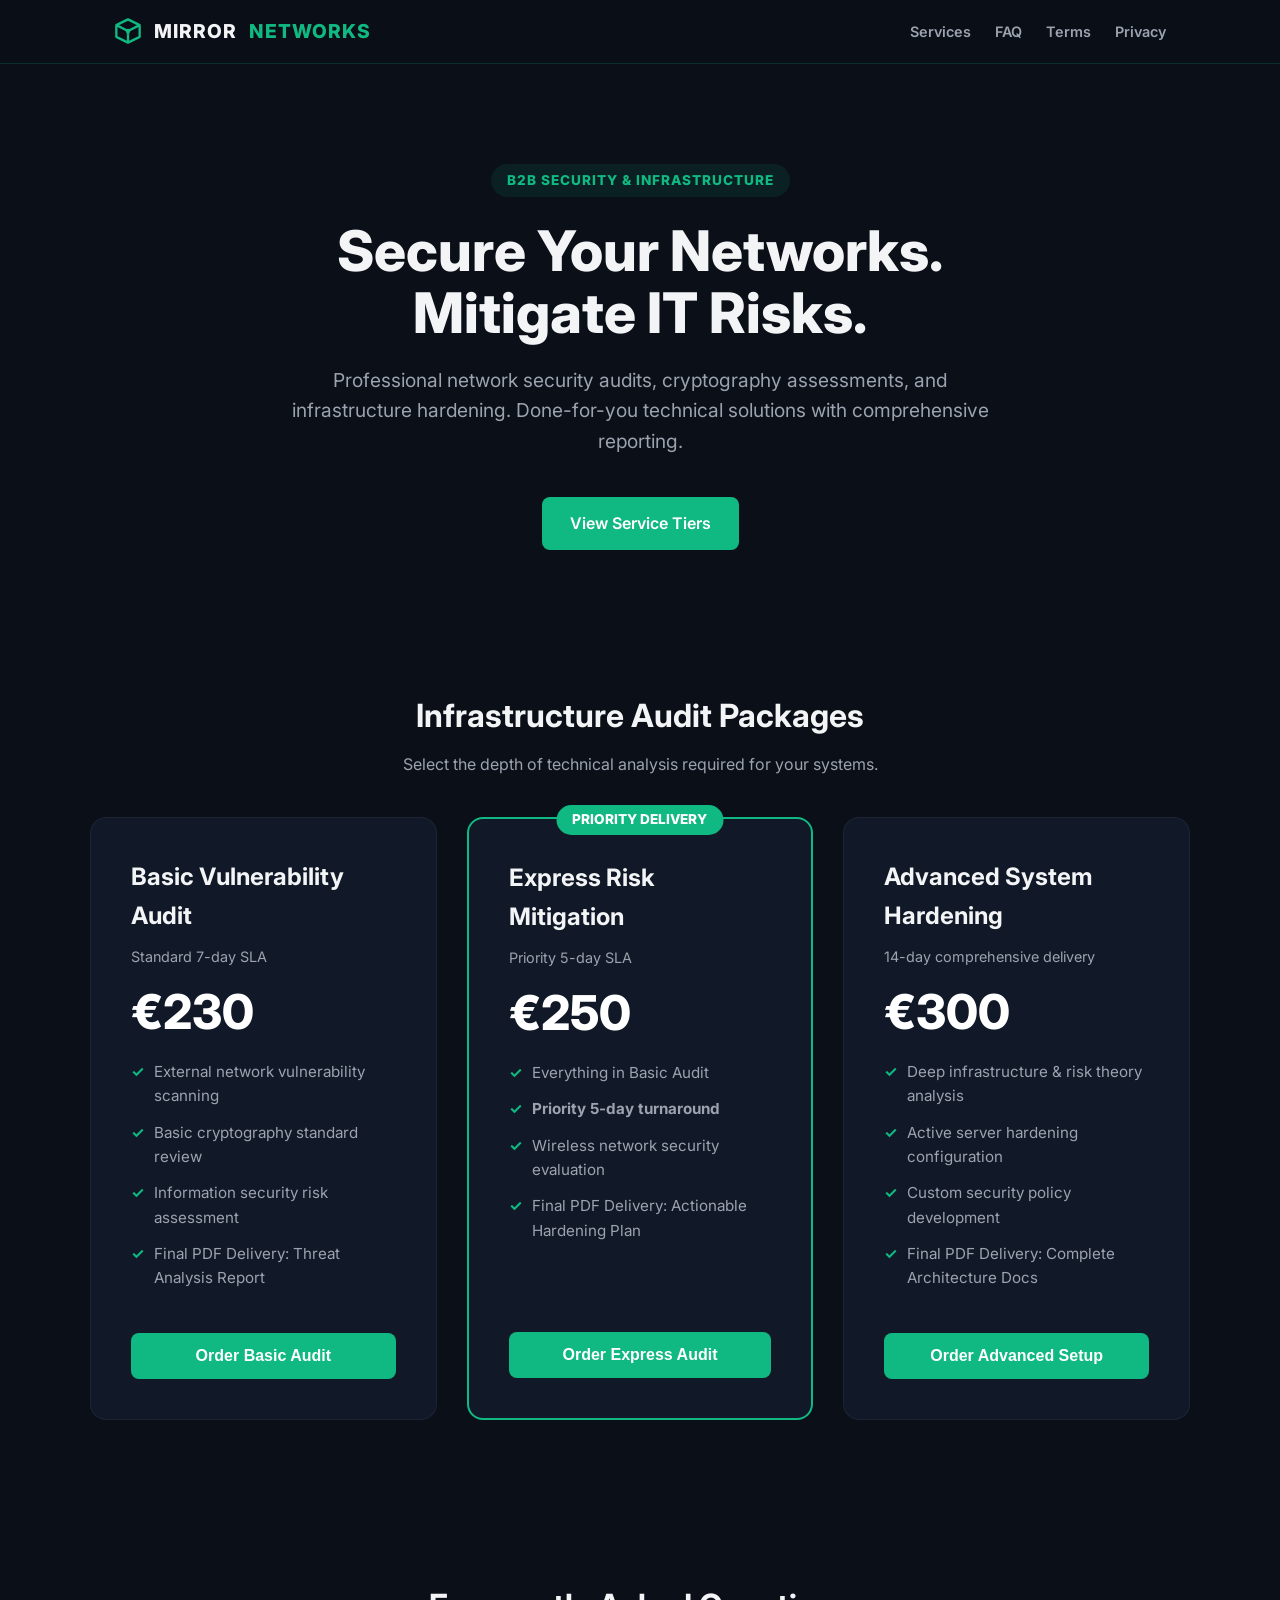
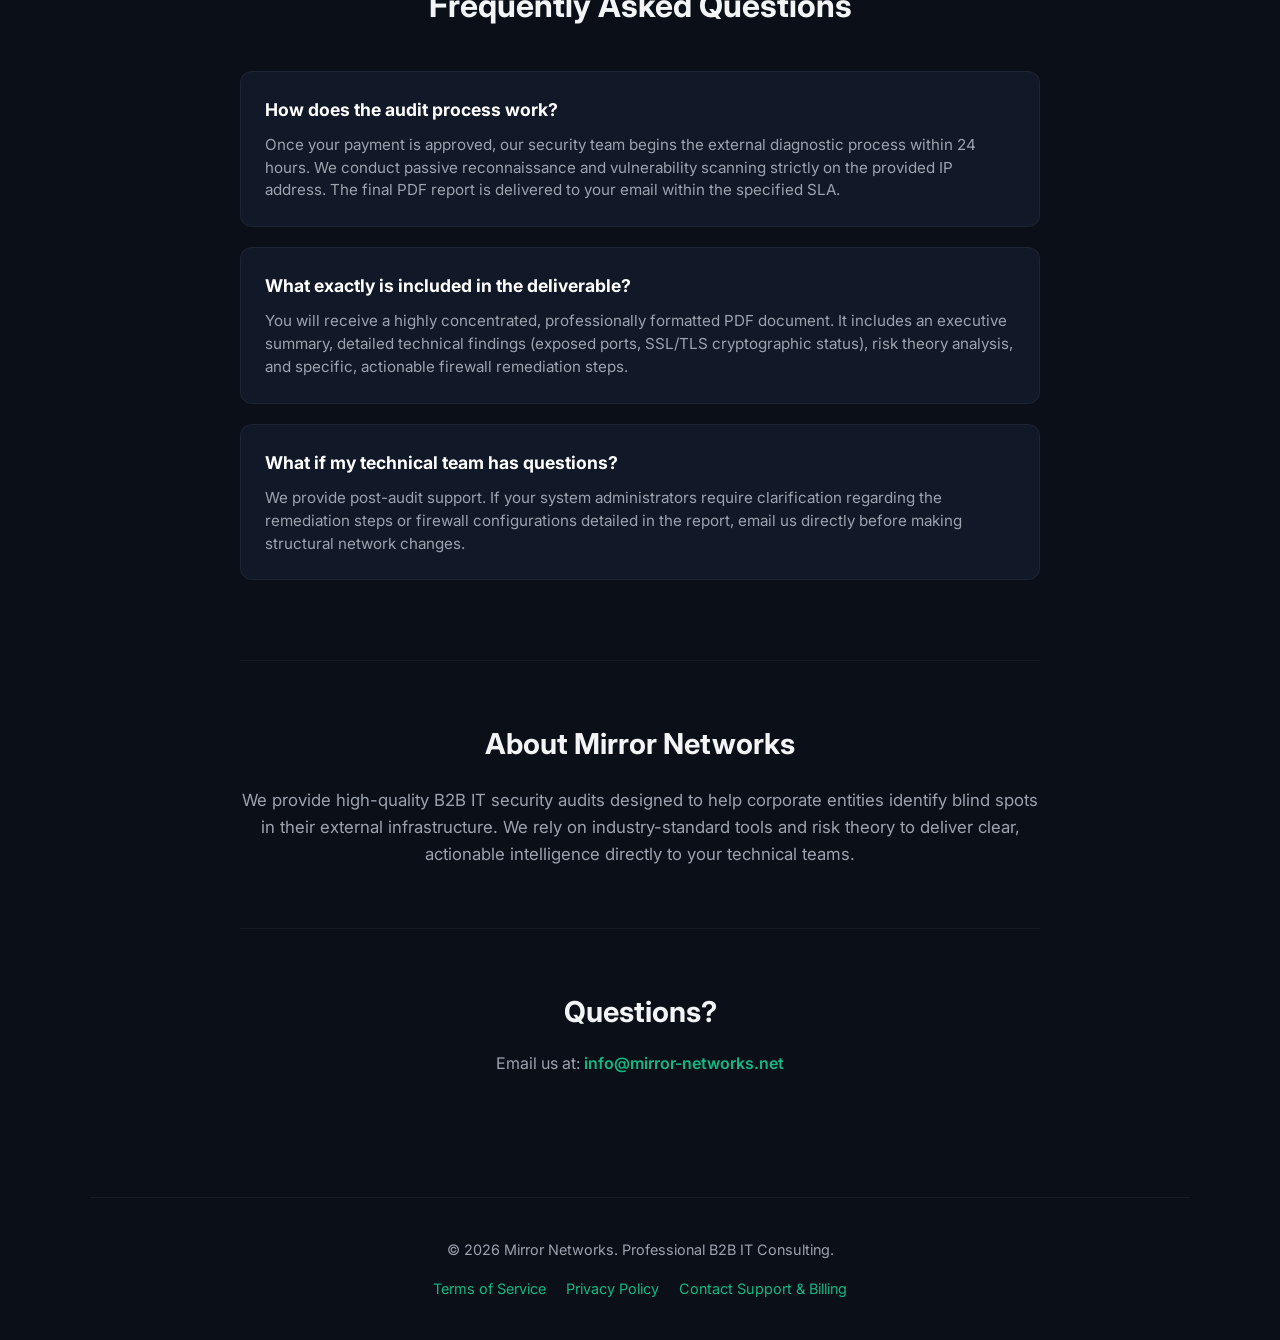
==== commit 90fb9930: "Update index.html" ====
--- a/index.html
+++ b/index.html
@@ -4,6 +4,9 @@
   <meta charset="utf-8" />
   <meta name="viewport" content="width=device-width,initial-scale=1" />
   <title>Mirror Networks — IT Infrastructure & Security Audits</title>
+  
+  <link rel="icon" type="image/png" href="favicon.png">
+  
   <link href="https://fonts.googleapis.com/css2?family=Inter:wght@300;400;600;800&display=swap" rel="stylesheet">
   <script src="https://www.paypal.com/sdk/js?client-id=test&currency=EUR"></script>
   <style>
@@ -65,7 +68,6 @@
     .features li { margin-bottom: 12px; color: var(--text-muted); font-size: 0.95rem; display: flex; align-items: flex-start; gap: 10px; }
     .features li::before { content: '\2713'; color: var(--primary); font-weight: bold; }
     
-    /* FAQ & About Styles */
     .faq-grid { display: flex; flex-direction: column; gap: 20px; max-width: 800px; margin: 0 auto; }
     .faq-item { background: var(--bg-card); border: 1px solid rgba(255,255,255,0.05); border-radius: 12px; padding: 24px; }
     .faq-item h3 { color: #fff; font-size: 1.1rem; margin-bottom: 10px; }
@@ -74,7 +76,6 @@
     .contact-block { text-align: center; padding: 60px 0; margin-bottom: 40px; }
     .contact-block a { color: var(--primary); text-decoration: none; font-weight: 600; }
 
-    /* Modals */
     .modal { display: none; position: fixed; z-index: 1000; left: 0; top: 0; width: 100%; height: 100%; overflow: auto; background-color: rgba(0,0,0,0.8); backdrop-filter: blur(5px); }
     .modal-content { background-color: var(--bg-card); margin: 5% auto; padding: 40px; border: 1px solid var(--border); width: 90%; max-width: 800px; border-radius: 16px; color: var(--text-muted); position: relative; }
     .modal-content h2 { color: #fff; margin-bottom: 24px; }
@@ -203,7 +204,7 @@
 
     <section class="container contact-block">
       <h2 style="font-size: 1.8rem; margin-bottom: 16px;">Questions?</h2>
-      <p style="color: var(--text-muted);">Email us at: <a href="mailto:kozhukhar.dmytro@outlook.com">kozhukhar.dmytro@outlook.com</a></p>
+      <p style="color: var(--text-muted);">Email us at: <a href="mailto:info@mirror-networks.net">info@mirror-networks.net</a></p>
     </section>
   </main>
 
@@ -239,17 +240,17 @@
       <ul>
         <li>We provide digital B2B IT infrastructure and network security audits.</li>
         <li><strong>Format:</strong> Delivered digitally as a highly concentrated PDF Technical Report.</li>
-        <li><strong>Delivery:</strong> Sent directly to your provided email address within the specified Service Level Agreement (SLA) timeframe (e.g., 5 or 7 days).</li>
+        <li><strong>Delivery:</strong> Sent directly to your provided email address within the specified Service Level Agreement (SLA) timeframe.</li>
       </ul>
 
       <h3>2. Strict Refund Policy</h3>
-      <p>Due to the irrevocable and custom nature of technical diagnostic consulting, <strong>all sales are final and non-refundable</strong> once the active diagnostic scanning process has commenced. The ONLY exception to this policy is if Mirror Networks experiences a verifiable technical failure on our end and is entirely unable to deliver the final Technical Audit Report. In this sole scenario, a full refund will be issued.</p>
-
-      <h3>3. Dispute Resolution & SLA Protocol</h3>
-      <p>By purchasing, you agree to respect the specified timeframe (SLA) for your audit. <strong>Opening a payment claim, dispute, or chargeback with PayPal during the active diagnostic period (before the SLA has expired) without contacting us first constitutes a direct breach of this agreement.</strong> Unjustified early disputes will not be accepted and will be contested using our server audit logs as proof of ongoing work. We review legitimate claims on a case-by-case basis only after the SLA has concluded.</p>
+      <p>Due to the irrevocable and custom nature of technical diagnostic consulting, <strong>all sales are final and non-refundable</strong> once the active diagnostic scanning process has commenced. The ONLY exception is a verifiable technical failure on our end.</p>
+
+      <h3>3. Dispute Resolution</h3>
+      <p>Opening a payment claim or dispute with PayPal before the SLA has expired without contacting us first constitutes a direct breach of this agreement.</p>
 
       <h3>4. Contact Us</h3>
-      <p>Email: <a href="mailto:kozhukhar.dmytro@outlook.com" style="color: var(--primary);">kozhukhar.dmytro@outlook.com</a></p>
+      <p>Email: <a href="mailto:info@mirror-networks.net" style="color: var(--primary);">info@mirror-networks.net</a></p>
     </div>
   </div>
 
@@ -257,17 +258,17 @@
     <div class="modal-content">
       <span class="close" onclick="document.getElementById('privacyModal').style.display='none'">&times;</span>
       <h2>Privacy Policy</h2>
-      <p>We comply with data protection regulations. We collect only what is strictly necessary to perform the security audit and maintain security logs as proof of delivery.</p>
+      <p>We comply with data protection regulations. We collect only what is strictly necessary to perform the security audit.</p>
       
       <h3>1. Information We Collect</h3>
       <ul>
         <li><strong>Target info:</strong> IP addresses or domains explicitly provided by you for scanning.</li>
-        <li><strong>Contact info:</strong> Your email address for the delivery of the final PDF report.</li>
-        <li><strong>Payment info:</strong> Processed securely by PayPal. We do not see or store your credit card details.</li>
+        <li><strong>Contact info:</strong> Your email address for report delivery.</li>
+        <li><strong>Payment info:</strong> Processed securely by PayPal.</li>
       </ul>
 
       <h3>2. Contact Us</h3>
-      <p>Email: <a href="mailto:kozhukhar.dmytro@outlook.com" style="color: var(--primary);">kozhukhar.dmytro@outlook.com</a></p>
+      <p>Email: <a href="mailto:info@mirror-networks.net" style="color: var(--primary);">info@mirror-networks.net</a></p>
     </div>
   </div>
 
@@ -276,12 +277,11 @@
     <div class="footer-links">
       <a onclick="document.getElementById('termsModal').style.display='block'">Terms of Service</a>
       <a onclick="document.getElementById('privacyModal').style.display='block'">Privacy Policy</a>
-      <a href="mailto:kozhukhar.dmytro@outlook.com">Contact Support & Billing</a>
+      <a href="mailto:info@mirror-networks.net">Contact Support & Billing</a>
     </div>
   </footer>
 
   <script>
-    // Логика кнопок заказа и модалки PayPal
     const orderBtns = document.querySelectorAll('.order-btn');
     const checkoutModal = document.getElementById('checkoutModal');
     const closeCheckout = document.getElementById('closeCheckout');
@@ -318,7 +318,6 @@
       }
     };
 
-    // Рендер кнопок PayPal
     paypal.Buttons({
       createOrder: function(data, actions) {
         return actions.order.create({
